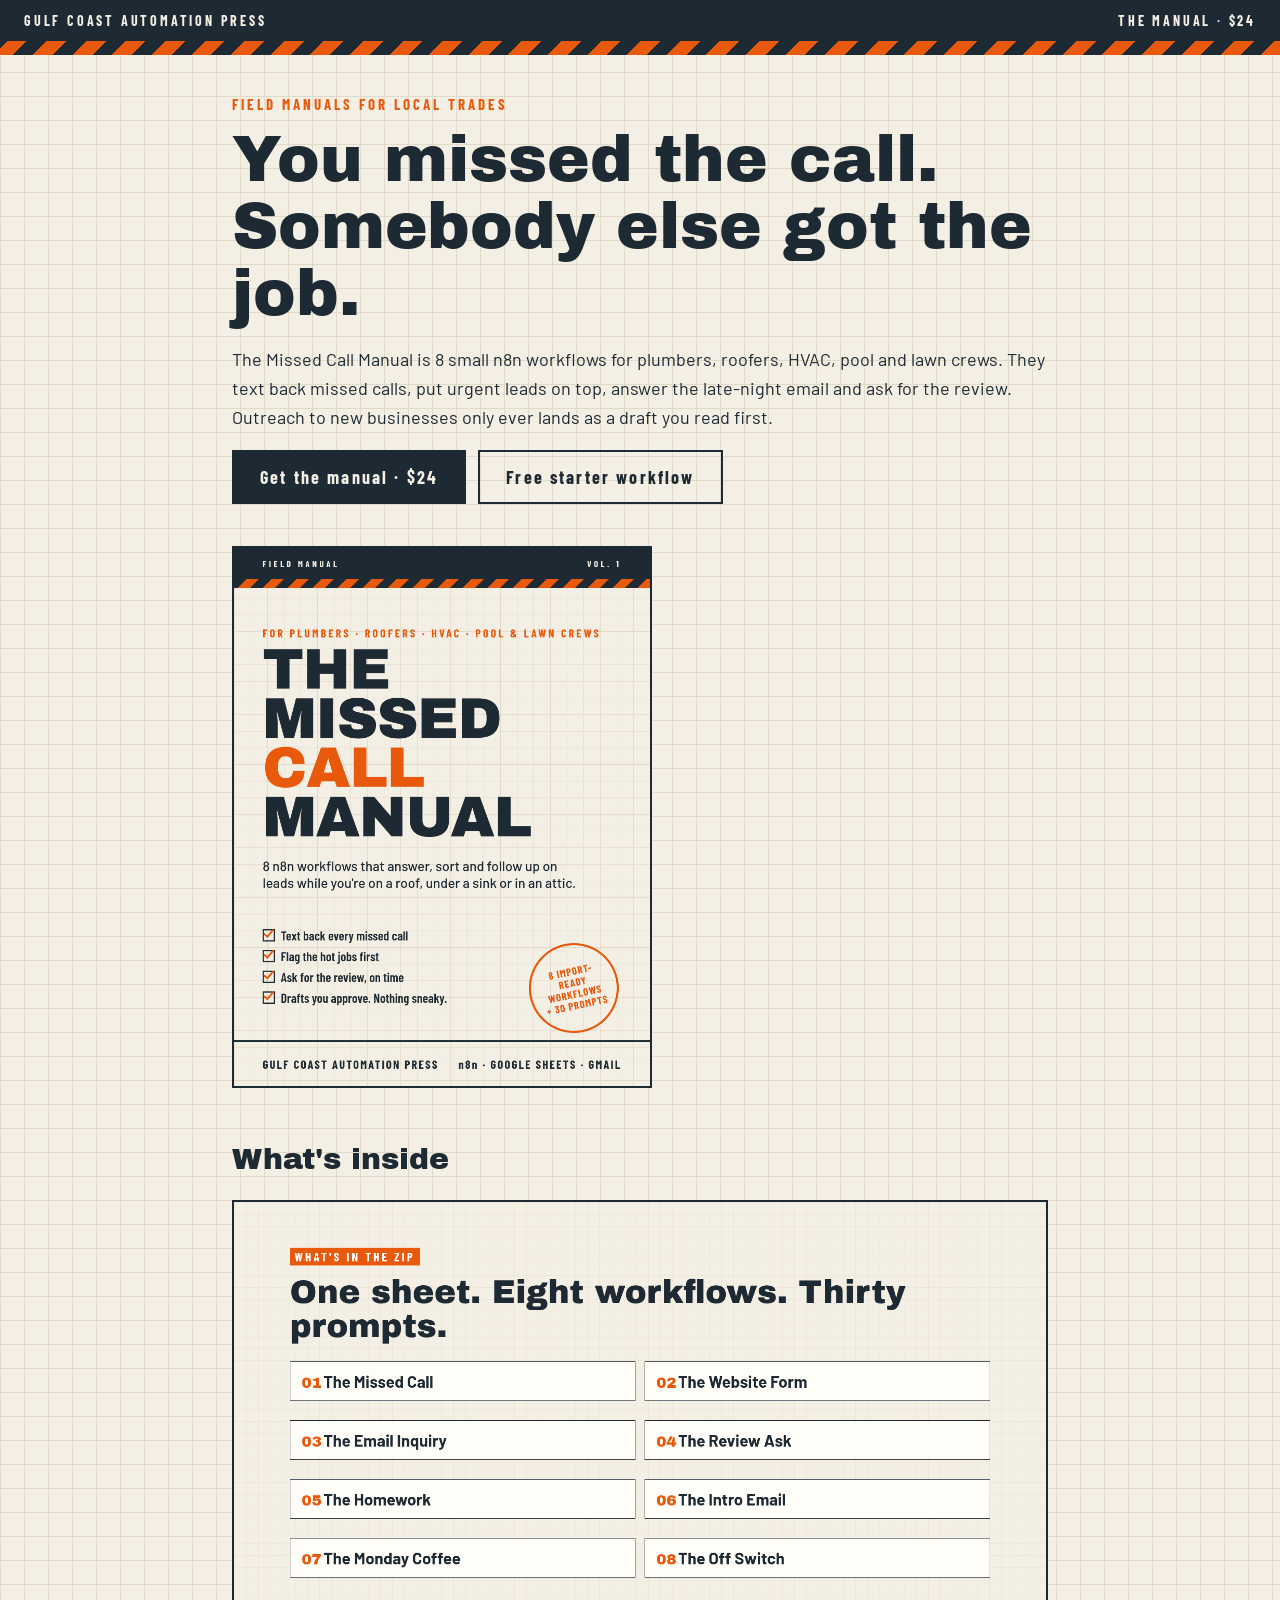
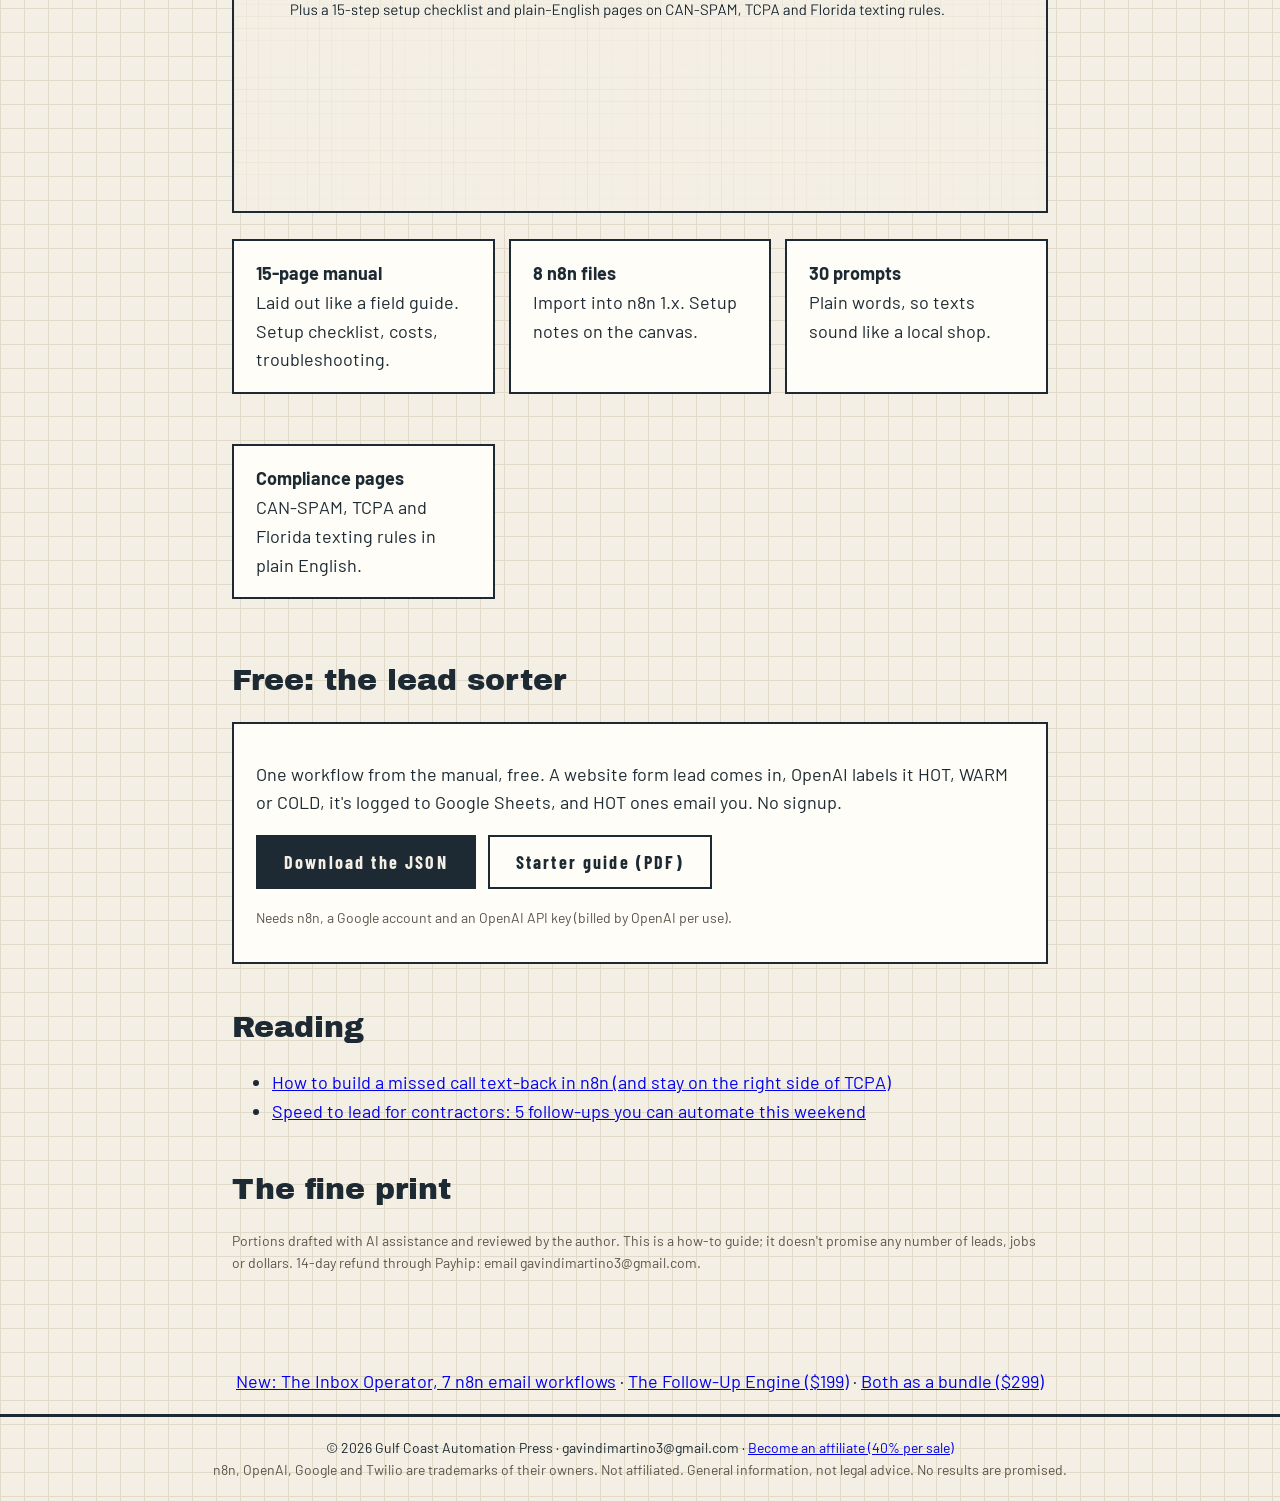
==== index.html @ ab1b401a "Follow-Up Engine + bundle links" ====
<!doctype html><html lang=en><head><meta charset=utf-8><meta name=viewport content="width=device-width,initial-scale=1"><title>The Missed Call Manual: n8n workflows for local trades</title><meta name=description content="8 importable n8n workflows that text back missed calls, sort urgent leads, ask for reviews and send nothing without your OK. Plus a free starter workflow."><meta property=og:title content="The Missed Call Manual: n8n workflows for local trades"><meta property=og:description content="8 importable n8n workflows that text back missed calls, sort urgent leads, ask for reviews and send nothing without your OK. Plus a free starter workflow."><meta property=og:image content="cover.png"><link rel=stylesheet href="style.css"></head><body><nav><a href="index.html">GULF COAST AUTOMATION PRESS</a><a href="https://payhip.com/b/NRvOV">THE MANUAL · $24</a></nav><div class=stripe></div><main>
<div class=k>Field manuals for local trades</div><h1>You missed the call. Somebody else got the job.</h1>
<p>The Missed Call Manual is 8 small n8n workflows for plumbers, roofers, HVAC, pool and lawn crews. They text back missed calls, put urgent leads on top, answer the late-night email and ask for the review. Outreach to new businesses only ever lands as a draft you read first.</p>
<p><a class=btn href="https://payhip.com/b/NRvOV">Get the manual · $24</a> &nbsp; <a class="btn alt" href="#free">Free starter workflow</a></p>
<img src=cover.png alt="The Missed Call Manual cover" style="max-width:420px;margin-top:24px">
<h2>What's inside</h2><img src=inside.png alt="The 8 workflows">
<div class=grid><div class=card><b>15-page manual</b><br>Laid out like a field guide. Setup checklist, costs, troubleshooting.</div><div class=card><b>8 n8n files</b><br>Import into n8n 1.x. Setup notes on the canvas.</div><div class=card><b>30 prompts</b><br>Plain words, so texts sound like a local shop.</div><div class=card><b>Compliance pages</b><br>CAN-SPAM, TCPA and Florida texting rules in plain English.</div></div>
<h2 id=free>Free: the lead sorter</h2><div class=card><p>One workflow from the manual, free. A website form lead comes in, OpenAI labels it HOT, WARM or COLD, it's logged to Google Sheets, and HOT ones email you. No signup.</p><p><a class=btn href="sort-website-leads-by-urgency.json" download>Download the JSON</a> &nbsp; <a class="btn alt" href="missed-call-starter.pdf">Starter guide (PDF)</a></p><p class=small>Needs n8n, a Google account and an OpenAI API key (billed by OpenAI per use).</p></div>
<h2>Reading</h2><ul><li><a href="articles/missed-call-text-back-n8n.html">How to build a missed call text-back in n8n (and stay on the right side of TCPA)</a></li><li><a href="articles/lead-follow-up-for-contractors.html">Speed to lead for contractors: 5 follow-ups you can automate this weekend</a></li></ul>
<h2>The fine print</h2><p class=small>Portions drafted with AI assistance and reviewed by the author. This is a how-to guide; it doesn't promise any number of leads, jobs or dollars. 14-day refund through Payhip: email gavindimartino3@gmail.com.</p></main><p style="text-align:center"><a href="/inbox-operator/">New: The Inbox Operator, 7 n8n email workflows</a> · <a href="https://payhip.com/b/Wb8st">The Follow-Up Engine ($199)</a> · <a href="https://payhip.com/b/rR5uE">Both as a bundle ($299)</a></p><footer>© 2026 Gulf Coast Automation Press · gavindimartino3@gmail.com · <a href="https://payhip.com/auth/register/af6ae660e6de88c">Become an affiliate (40% per sale)</a><br><span class=small>n8n, OpenAI, Google and Twilio are trademarks of their owners. Not affiliated. General information, not legal advice. No results are promised.</span></footer></body></html>
---- style.css ----
@import url('https://fonts.googleapis.com/css2?family=Archivo+Black&family=Barlow:wght@400;600&family=Barlow+Condensed:wght@600;700&display=swap');
:root{--paper:#F4EFE4;--grid:#E2DAC8;--ink:#1D2A33;--orange:#E8590C;--card:#FFFDF7}
*{box-sizing:border-box}body{margin:0;background:var(--paper);background-image:linear-gradient(var(--grid) 1px,transparent 1px),linear-gradient(90deg,var(--grid) 1px,transparent 1px);background-size:24px 24px;color:var(--ink);font:18px/1.6 Barlow,system-ui,sans-serif}
.stripe{height:14px;background:repeating-linear-gradient(-45deg,var(--orange) 0 14px,var(--ink) 14px 28px)}
nav{background:var(--ink);color:var(--paper);font:700 14px 'Barlow Condensed';letter-spacing:.2em;padding:12px 24px;display:flex;justify-content:space-between}nav a{color:var(--paper);text-decoration:none}
main{max-width:860px;margin:0 auto;padding:40px 22px 60px}
h1,h2{font-family:'Archivo Black',sans-serif;font-weight:400;line-height:1.05}h1{font-size:clamp(36px,6vw,64px);margin:.2em 0}h2{font-size:30px;margin-top:1.6em}
.k{font:700 15px 'Barlow Condensed';letter-spacing:.2em;color:var(--orange);text-transform:uppercase}
.card{background:var(--card);border:2px solid var(--ink);padding:18px 22px;margin:18px 0}
.btn{display:inline-block;background:var(--ink);color:var(--paper);font:700 18px 'Barlow Condensed';letter-spacing:.12em;padding:14px 26px;text-decoration:none;border:2px solid var(--ink)}.btn:hover{background:var(--orange);border-color:var(--orange)}.btn.alt{background:transparent;color:var(--ink)}
img{max-width:100%;border:2px solid var(--ink)}code,pre{font-family:'Courier Prime',monospace;background:var(--card);border:1px dashed #b8ad95;padding:2px 5px}pre{padding:12px;white-space:pre-wrap}
.grid{display:grid;grid-template-columns:repeat(auto-fit,minmax(240px,1fr));gap:14px}.small{font-size:14px;color:#5b5449}
footer{border-top:3px solid var(--ink);padding:20px;text-align:center;font-size:14px}
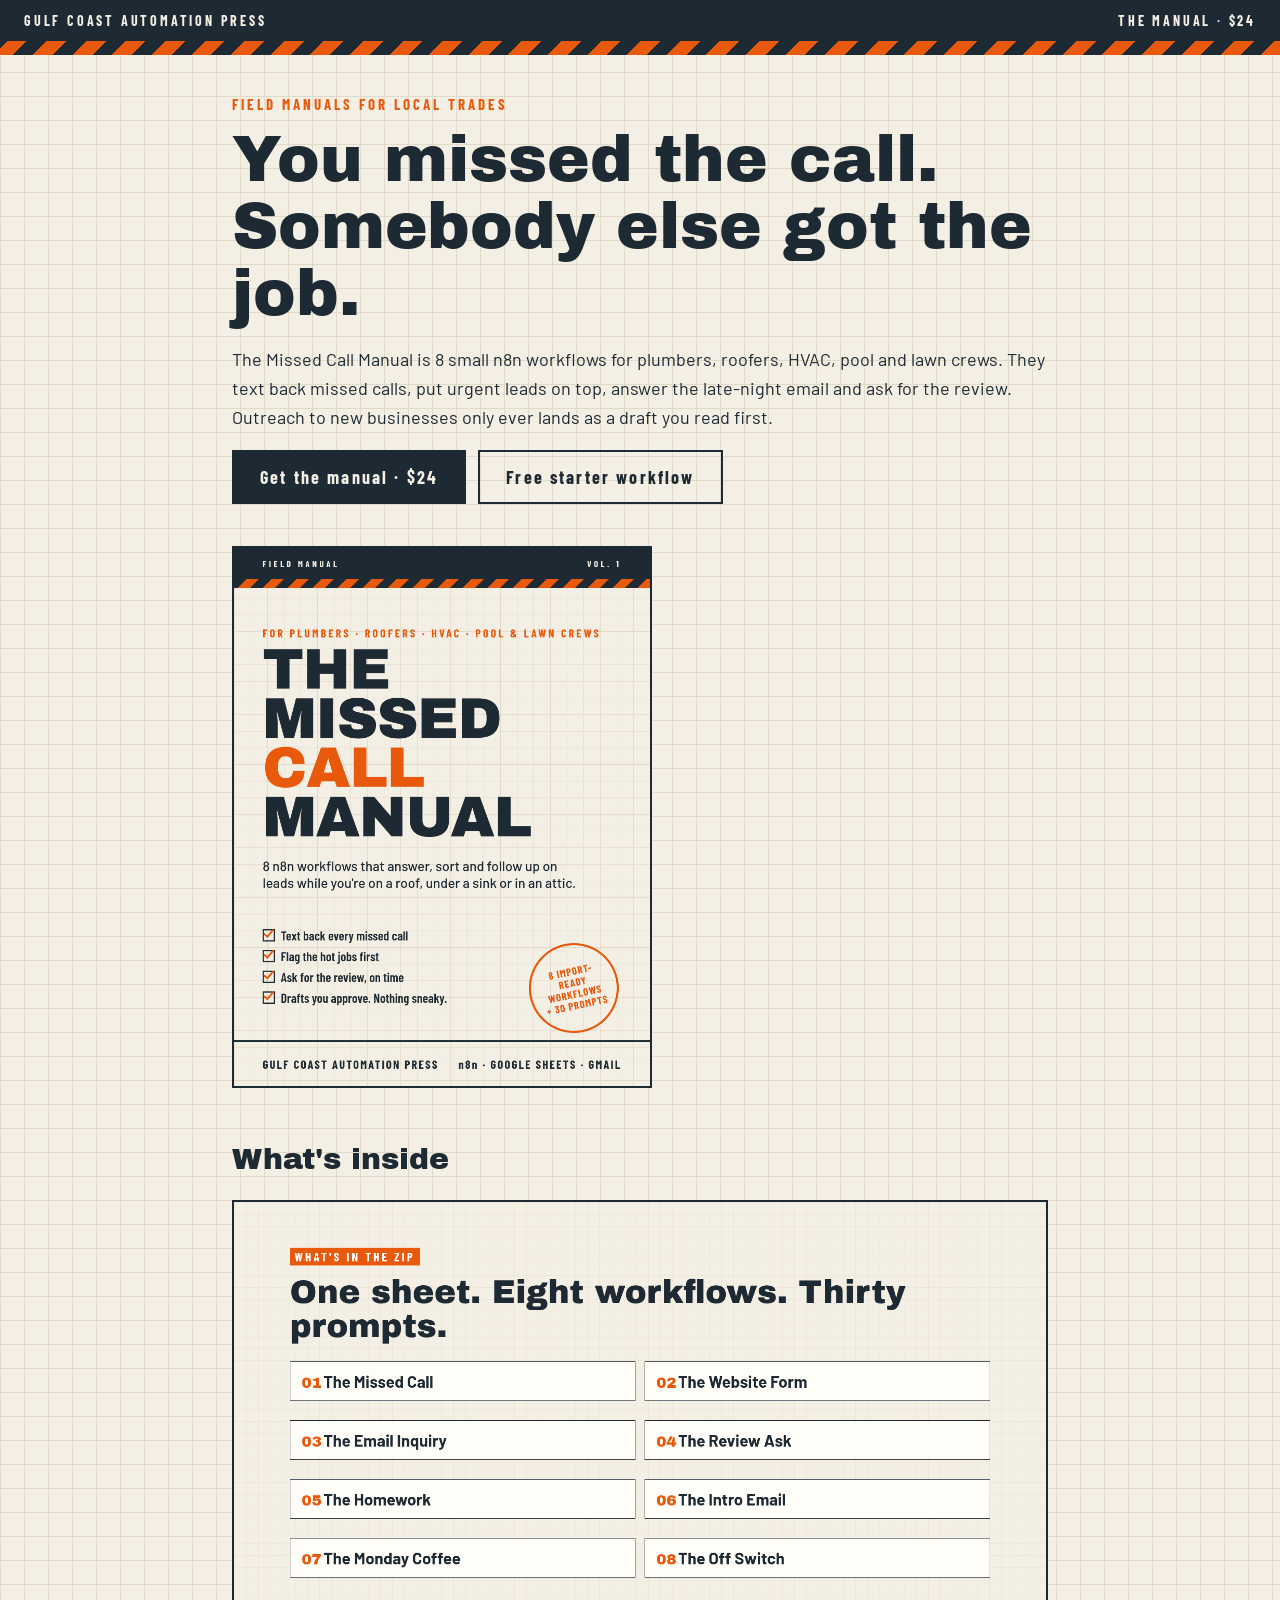
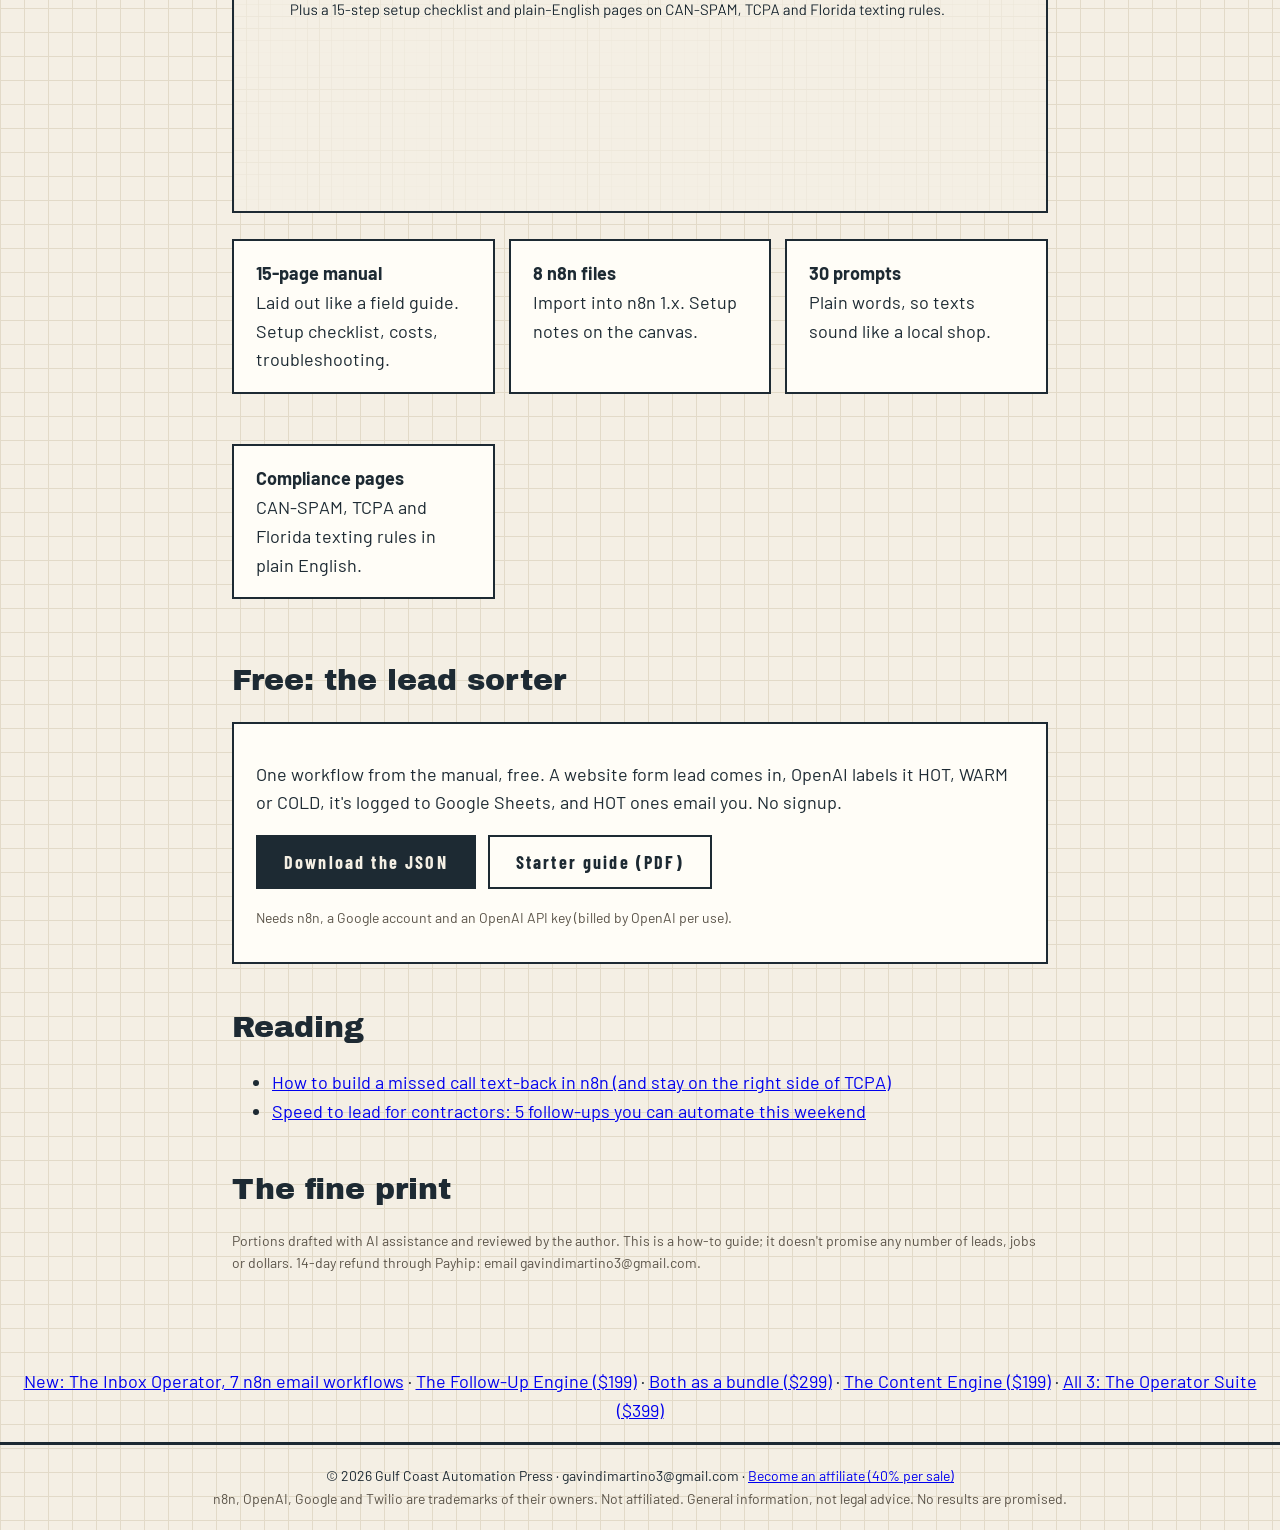
==== commit 52228678: "Content Engine + Suite" ====
--- a/index.html
+++ b/index.html
@@ -7,4 +7,4 @@
 <div class=grid><div class=card><b>15-page manual</b><br>Laid out like a field guide. Setup checklist, costs, troubleshooting.</div><div class=card><b>8 n8n files</b><br>Import into n8n 1.x. Setup notes on the canvas.</div><div class=card><b>30 prompts</b><br>Plain words, so texts sound like a local shop.</div><div class=card><b>Compliance pages</b><br>CAN-SPAM, TCPA and Florida texting rules in plain English.</div></div>
 <h2 id=free>Free: the lead sorter</h2><div class=card><p>One workflow from the manual, free. A website form lead comes in, OpenAI labels it HOT, WARM or COLD, it's logged to Google Sheets, and HOT ones email you. No signup.</p><p><a class=btn href="sort-website-leads-by-urgency.json" download>Download the JSON</a> &nbsp; <a class="btn alt" href="missed-call-starter.pdf">Starter guide (PDF)</a></p><p class=small>Needs n8n, a Google account and an OpenAI API key (billed by OpenAI per use).</p></div>
 <h2>Reading</h2><ul><li><a href="articles/missed-call-text-back-n8n.html">How to build a missed call text-back in n8n (and stay on the right side of TCPA)</a></li><li><a href="articles/lead-follow-up-for-contractors.html">Speed to lead for contractors: 5 follow-ups you can automate this weekend</a></li></ul>
-<h2>The fine print</h2><p class=small>Portions drafted with AI assistance and reviewed by the author. This is a how-to guide; it doesn't promise any number of leads, jobs or dollars. 14-day refund through Payhip: email gavindimartino3@gmail.com.</p></main><p style="text-align:center"><a href="/inbox-operator/">New: The Inbox Operator, 7 n8n email workflows</a> · <a href="https://payhip.com/b/Wb8st">The Follow-Up Engine ($199)</a> · <a href="https://payhip.com/b/rR5uE">Both as a bundle ($299)</a></p><footer>© 2026 Gulf Coast Automation Press · gavindimartino3@gmail.com · <a href="https://payhip.com/auth/register/af6ae660e6de88c">Become an affiliate (40% per sale)</a><br><span class=small>n8n, OpenAI, Google and Twilio are trademarks of their owners. Not affiliated. General information, not legal advice. No results are promised.</span></footer></body></html>+<h2>The fine print</h2><p class=small>Portions drafted with AI assistance and reviewed by the author. This is a how-to guide; it doesn't promise any number of leads, jobs or dollars. 14-day refund through Payhip: email gavindimartino3@gmail.com.</p></main><p style="text-align:center"><a href="/inbox-operator/">New: The Inbox Operator, 7 n8n email workflows</a> · <a href="https://payhip.com/b/Wb8st">The Follow-Up Engine ($199)</a> · <a href="https://payhip.com/b/rR5uE">Both as a bundle ($299)</a> · <a href="https://payhip.com/b/jBWVy">The Content Engine ($199)</a> · <a href="https://payhip.com/b/FG4vy">All 3: The Operator Suite ($399)</a></p><footer>© 2026 Gulf Coast Automation Press · gavindimartino3@gmail.com · <a href="https://payhip.com/auth/register/af6ae660e6de88c">Become an affiliate (40% per sale)</a><br><span class=small>n8n, OpenAI, Google and Twilio are trademarks of their owners. Not affiliated. General information, not legal advice. No results are promised.</span></footer></body></html>
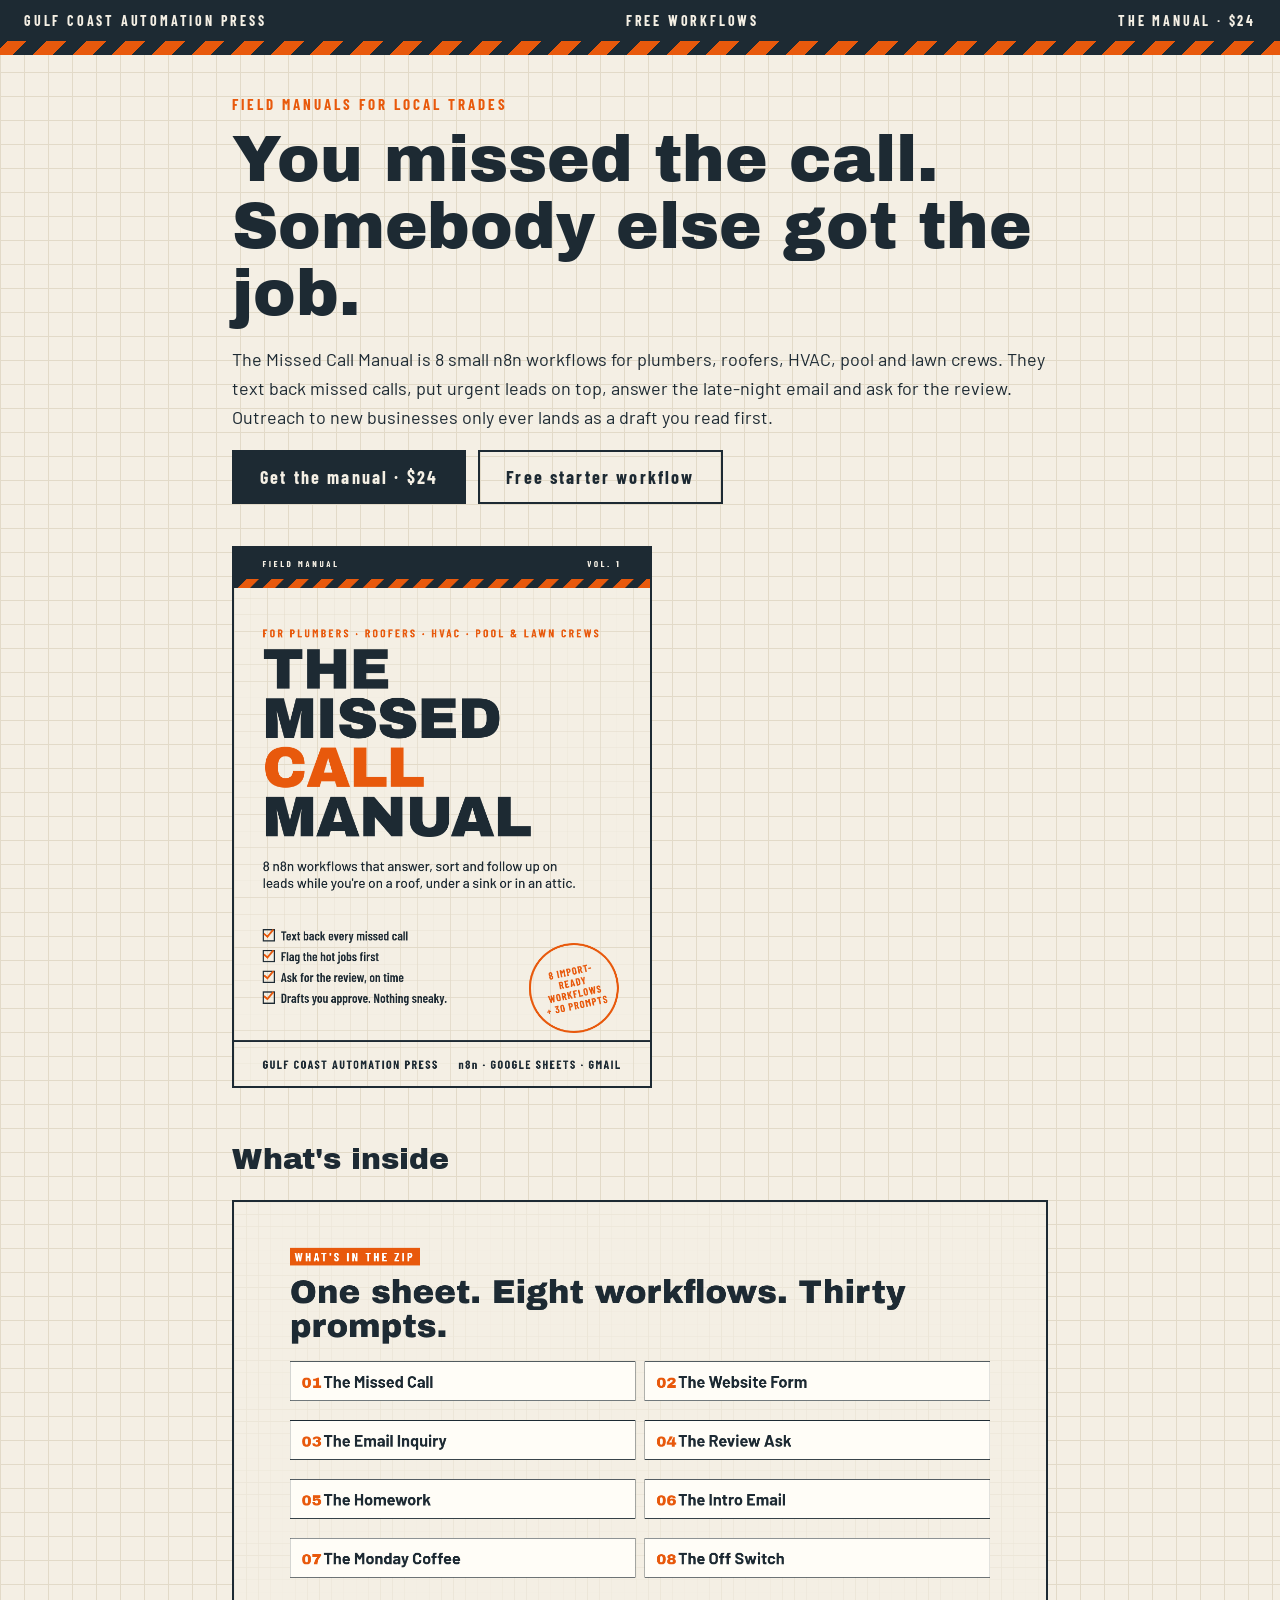
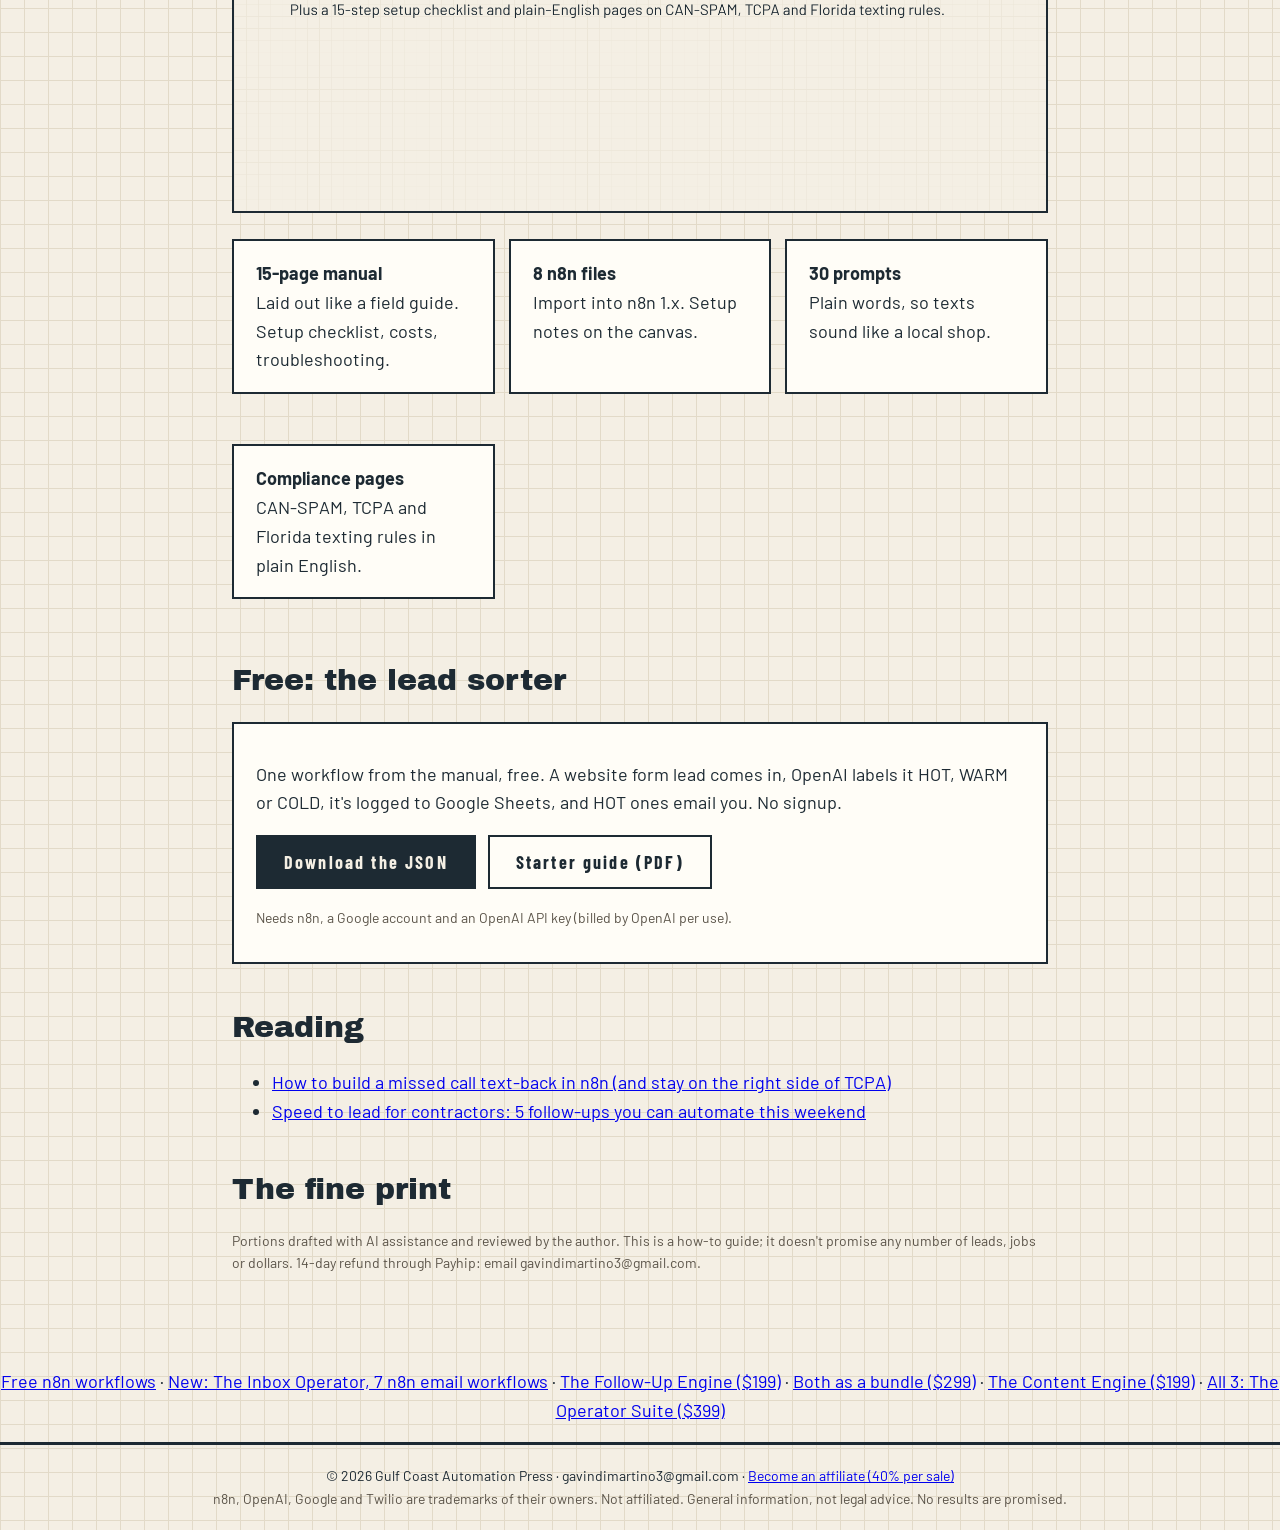
==== commit 9ab0b812: "Free sample workflows page" ====
--- a/index.html
+++ b/index.html
@@ -1,4 +1,4 @@
-<!doctype html><html lang=en><head><meta charset=utf-8><meta name=viewport content="width=device-width,initial-scale=1"><title>The Missed Call Manual: n8n workflows for local trades</title><meta name=description content="8 importable n8n workflows that text back missed calls, sort urgent leads, ask for reviews and send nothing without your OK. Plus a free starter workflow."><meta property=og:title content="The Missed Call Manual: n8n workflows for local trades"><meta property=og:description content="8 importable n8n workflows that text back missed calls, sort urgent leads, ask for reviews and send nothing without your OK. Plus a free starter workflow."><meta property=og:image content="cover.png"><link rel=stylesheet href="style.css"></head><body><nav><a href="index.html">GULF COAST AUTOMATION PRESS</a><a href="https://payhip.com/b/NRvOV">THE MANUAL · $24</a></nav><div class=stripe></div><main>
+<!doctype html><html lang=en><head><meta charset=utf-8><meta name=viewport content="width=device-width,initial-scale=1"><title>The Missed Call Manual: n8n workflows for local trades</title><meta name=description content="8 importable n8n workflows that text back missed calls, sort urgent leads, ask for reviews and send nothing without your OK. Plus a free starter workflow."><meta property=og:title content="The Missed Call Manual: n8n workflows for local trades"><meta property=og:description content="8 importable n8n workflows that text back missed calls, sort urgent leads, ask for reviews and send nothing without your OK. Plus a free starter workflow."><meta property=og:image content="cover.png"><link rel=stylesheet href="style.css"></head><body><nav><a href="index.html">GULF COAST AUTOMATION PRESS</a><a href="/free/">FREE WORKFLOWS</a><a href="https://payhip.com/b/NRvOV">THE MANUAL · $24</a></nav><div class=stripe></div><main>
 <div class=k>Field manuals for local trades</div><h1>You missed the call. Somebody else got the job.</h1>
 <p>The Missed Call Manual is 8 small n8n workflows for plumbers, roofers, HVAC, pool and lawn crews. They text back missed calls, put urgent leads on top, answer the late-night email and ask for the review. Outreach to new businesses only ever lands as a draft you read first.</p>
 <p><a class=btn href="https://payhip.com/b/NRvOV">Get the manual · $24</a> &nbsp; <a class="btn alt" href="#free">Free starter workflow</a></p>
@@ -7,4 +7,4 @@
 <div class=grid><div class=card><b>15-page manual</b><br>Laid out like a field guide. Setup checklist, costs, troubleshooting.</div><div class=card><b>8 n8n files</b><br>Import into n8n 1.x. Setup notes on the canvas.</div><div class=card><b>30 prompts</b><br>Plain words, so texts sound like a local shop.</div><div class=card><b>Compliance pages</b><br>CAN-SPAM, TCPA and Florida texting rules in plain English.</div></div>
 <h2 id=free>Free: the lead sorter</h2><div class=card><p>One workflow from the manual, free. A website form lead comes in, OpenAI labels it HOT, WARM or COLD, it's logged to Google Sheets, and HOT ones email you. No signup.</p><p><a class=btn href="sort-website-leads-by-urgency.json" download>Download the JSON</a> &nbsp; <a class="btn alt" href="missed-call-starter.pdf">Starter guide (PDF)</a></p><p class=small>Needs n8n, a Google account and an OpenAI API key (billed by OpenAI per use).</p></div>
 <h2>Reading</h2><ul><li><a href="articles/missed-call-text-back-n8n.html">How to build a missed call text-back in n8n (and stay on the right side of TCPA)</a></li><li><a href="articles/lead-follow-up-for-contractors.html">Speed to lead for contractors: 5 follow-ups you can automate this weekend</a></li></ul>
-<h2>The fine print</h2><p class=small>Portions drafted with AI assistance and reviewed by the author. This is a how-to guide; it doesn't promise any number of leads, jobs or dollars. 14-day refund through Payhip: email gavindimartino3@gmail.com.</p></main><p style="text-align:center"><a href="/inbox-operator/">New: The Inbox Operator, 7 n8n email workflows</a> · <a href="https://payhip.com/b/Wb8st">The Follow-Up Engine ($199)</a> · <a href="https://payhip.com/b/rR5uE">Both as a bundle ($299)</a> · <a href="https://payhip.com/b/jBWVy">The Content Engine ($199)</a> · <a href="https://payhip.com/b/FG4vy">All 3: The Operator Suite ($399)</a></p><footer>© 2026 Gulf Coast Automation Press · gavindimartino3@gmail.com · <a href="https://payhip.com/auth/register/af6ae660e6de88c">Become an affiliate (40% per sale)</a><br><span class=small>n8n, OpenAI, Google and Twilio are trademarks of their owners. Not affiliated. General information, not legal advice. No results are promised.</span></footer></body></html>+<h2>The fine print</h2><p class=small>Portions drafted with AI assistance and reviewed by the author. This is a how-to guide; it doesn't promise any number of leads, jobs or dollars. 14-day refund through Payhip: email gavindimartino3@gmail.com.</p></main><p style="text-align:center"><a href="/free/">Free n8n workflows</a> · <a href="/inbox-operator/">New: The Inbox Operator, 7 n8n email workflows</a> · <a href="https://payhip.com/b/Wb8st">The Follow-Up Engine ($199)</a> · <a href="https://payhip.com/b/rR5uE">Both as a bundle ($299)</a> · <a href="https://payhip.com/b/jBWVy">The Content Engine ($199)</a> · <a href="https://payhip.com/b/FG4vy">All 3: The Operator Suite ($399)</a></p><footer>© 2026 Gulf Coast Automation Press · gavindimartino3@gmail.com · <a href="https://payhip.com/auth/register/af6ae660e6de88c">Become an affiliate (40% per sale)</a><br><span class=small>n8n, OpenAI, Google and Twilio are trademarks of their owners. Not affiliated. General information, not legal advice. No results are promised.</span></footer></body></html>
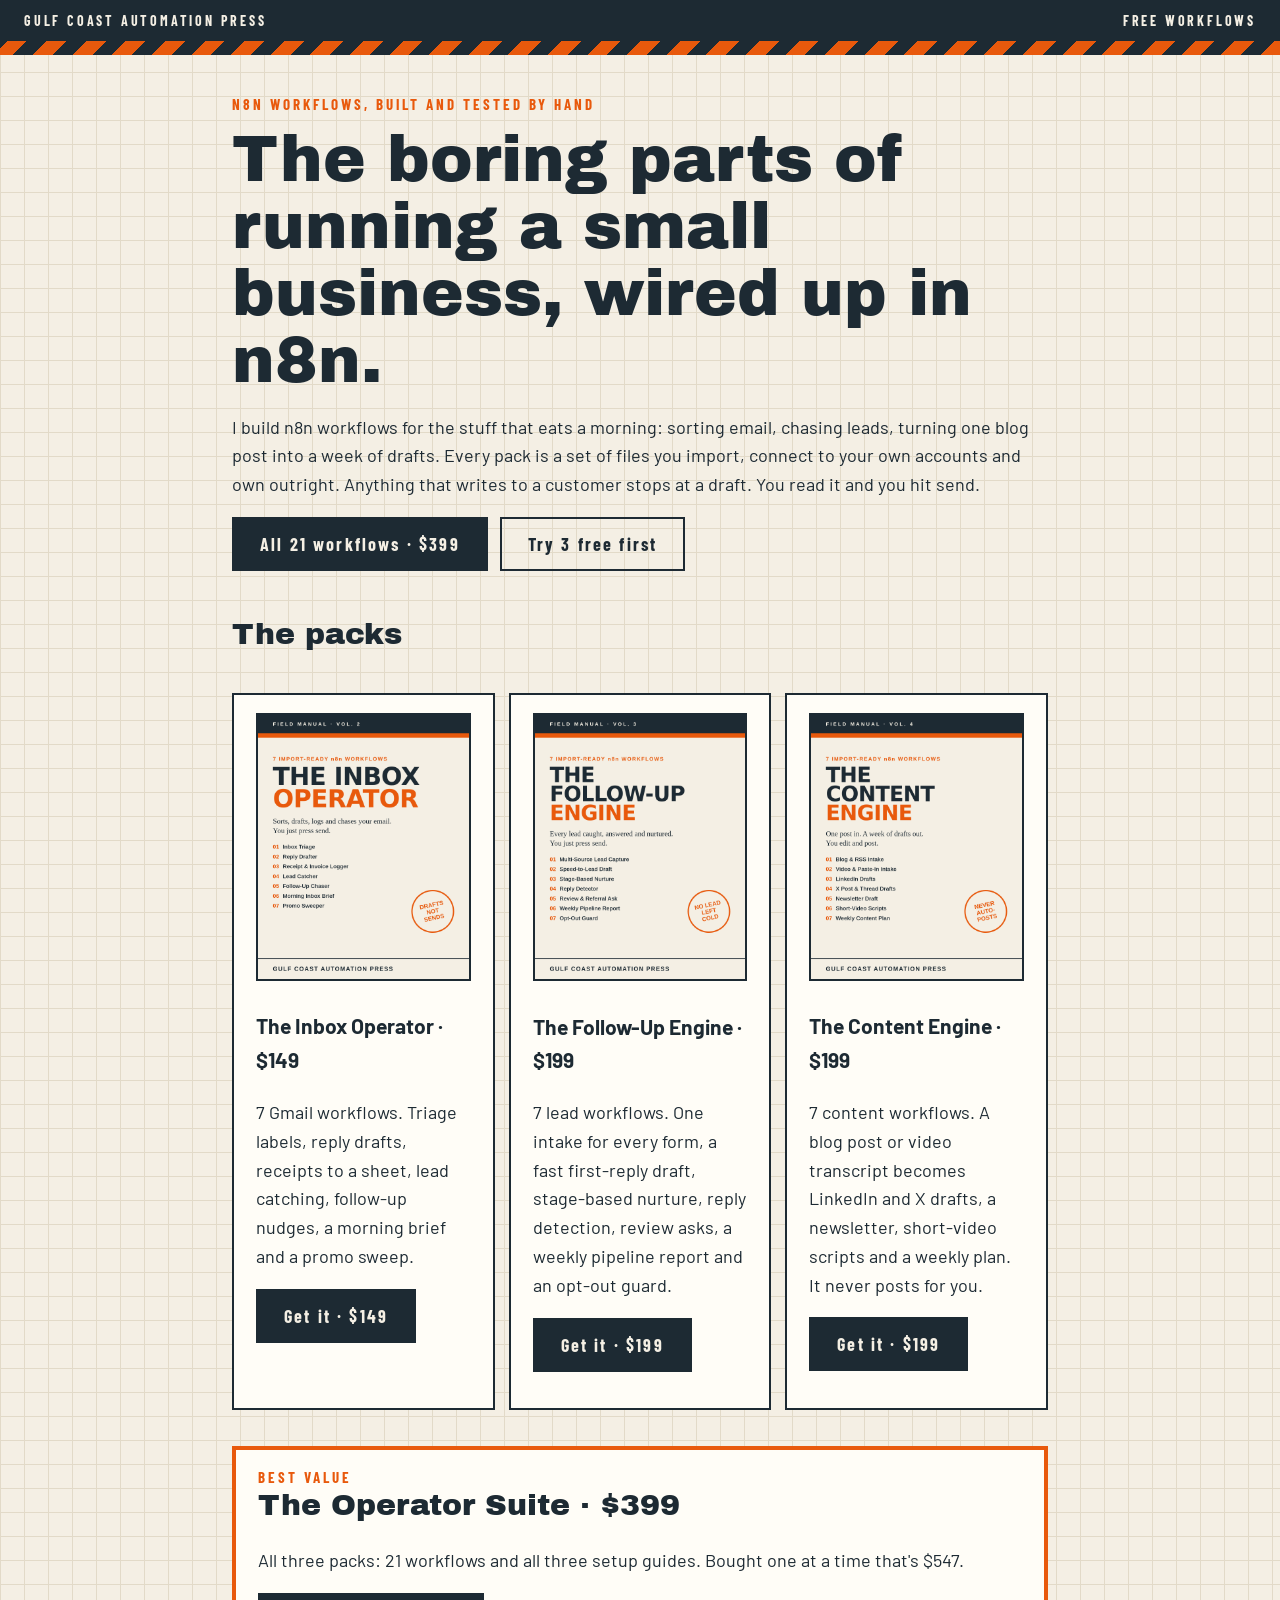
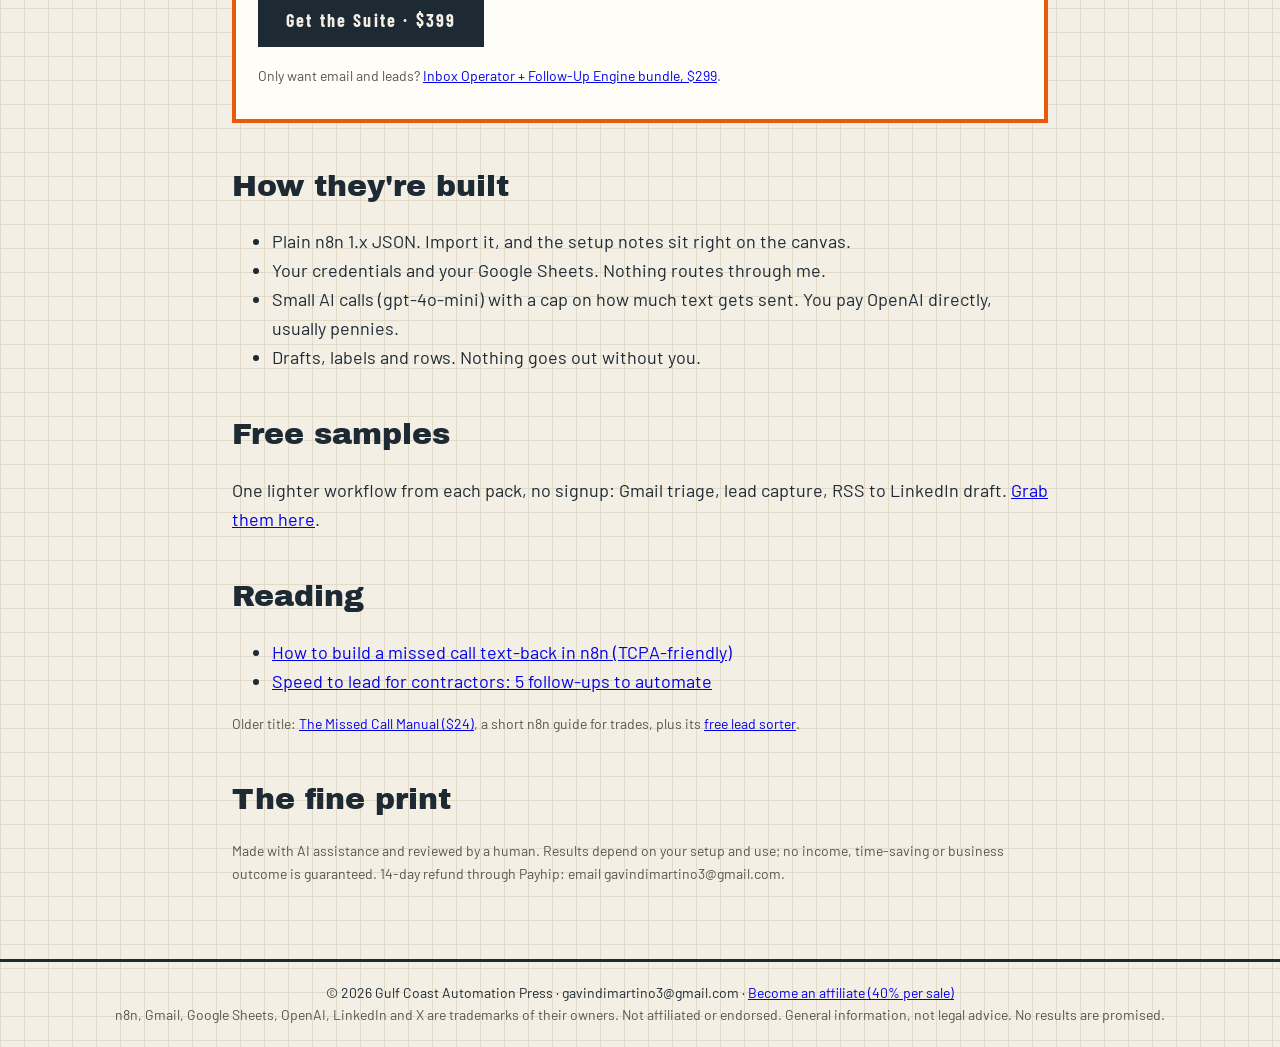
==== commit 3a47618a: "Home page leads with the n8n packs" ====
--- a/index.html
+++ b/index.html
@@ -1,10 +1,15 @@
-<!doctype html><html lang=en><head><meta charset=utf-8><meta name=viewport content="width=device-width,initial-scale=1"><title>The Missed Call Manual: n8n workflows for local trades</title><meta name=description content="8 importable n8n workflows that text back missed calls, sort urgent leads, ask for reviews and send nothing without your OK. Plus a free starter workflow."><meta property=og:title content="The Missed Call Manual: n8n workflows for local trades"><meta property=og:description content="8 importable n8n workflows that text back missed calls, sort urgent leads, ask for reviews and send nothing without your OK. Plus a free starter workflow."><meta property=og:image content="cover.png"><link rel=stylesheet href="style.css"></head><body><nav><a href="index.html">GULF COAST AUTOMATION PRESS</a><a href="/free/">FREE WORKFLOWS</a><a href="https://payhip.com/b/NRvOV">THE MANUAL · $24</a></nav><div class=stripe></div><main>
-<div class=k>Field manuals for local trades</div><h1>You missed the call. Somebody else got the job.</h1>
-<p>The Missed Call Manual is 8 small n8n workflows for plumbers, roofers, HVAC, pool and lawn crews. They text back missed calls, put urgent leads on top, answer the late-night email and ask for the review. Outreach to new businesses only ever lands as a draft you read first.</p>
-<p><a class=btn href="https://payhip.com/b/NRvOV">Get the manual · $24</a> &nbsp; <a class="btn alt" href="#free">Free starter workflow</a></p>
-<img src=cover.png alt="The Missed Call Manual cover" style="max-width:420px;margin-top:24px">
-<h2>What's inside</h2><img src=inside.png alt="The 8 workflows">
-<div class=grid><div class=card><b>15-page manual</b><br>Laid out like a field guide. Setup checklist, costs, troubleshooting.</div><div class=card><b>8 n8n files</b><br>Import into n8n 1.x. Setup notes on the canvas.</div><div class=card><b>30 prompts</b><br>Plain words, so texts sound like a local shop.</div><div class=card><b>Compliance pages</b><br>CAN-SPAM, TCPA and Florida texting rules in plain English.</div></div>
-<h2 id=free>Free: the lead sorter</h2><div class=card><p>One workflow from the manual, free. A website form lead comes in, OpenAI labels it HOT, WARM or COLD, it's logged to Google Sheets, and HOT ones email you. No signup.</p><p><a class=btn href="sort-website-leads-by-urgency.json" download>Download the JSON</a> &nbsp; <a class="btn alt" href="missed-call-starter.pdf">Starter guide (PDF)</a></p><p class=small>Needs n8n, a Google account and an OpenAI API key (billed by OpenAI per use).</p></div>
-<h2>Reading</h2><ul><li><a href="articles/missed-call-text-back-n8n.html">How to build a missed call text-back in n8n (and stay on the right side of TCPA)</a></li><li><a href="articles/lead-follow-up-for-contractors.html">Speed to lead for contractors: 5 follow-ups you can automate this weekend</a></li></ul>
-<h2>The fine print</h2><p class=small>Portions drafted with AI assistance and reviewed by the author. This is a how-to guide; it doesn't promise any number of leads, jobs or dollars. 14-day refund through Payhip: email gavindimartino3@gmail.com.</p></main><p style="text-align:center"><a href="/free/">Free n8n workflows</a> · <a href="/inbox-operator/">New: The Inbox Operator, 7 n8n email workflows</a> · <a href="https://payhip.com/b/Wb8st">The Follow-Up Engine ($199)</a> · <a href="https://payhip.com/b/rR5uE">Both as a bundle ($299)</a> · <a href="https://payhip.com/b/jBWVy">The Content Engine ($199)</a> · <a href="https://payhip.com/b/FG4vy">All 3: The Operator Suite ($399)</a></p><footer>© 2026 Gulf Coast Automation Press · gavindimartino3@gmail.com · <a href="https://payhip.com/auth/register/af6ae660e6de88c">Become an affiliate (40% per sale)</a><br><span class=small>n8n, OpenAI, Google and Twilio are trademarks of their owners. Not affiliated. General information, not legal advice. No results are promised.</span></footer></body></html>+<!doctype html><html lang=en><head><meta charset=utf-8><meta name=viewport content="width=device-width,initial-scale=1"><title>n8n workflow packs for email, leads and content · Gulf Coast Automation Press</title><meta name=description content="Importable n8n workflow packs: The Inbox Operator, The Follow-Up Engine and The Content Engine. Drafts, not auto-sends. Three free samples."><meta property=og:title content="n8n workflow packs · Gulf Coast Automation Press"><meta property=og:image content="img/inbox-operator.png"><link rel=stylesheet href="style.css"></head><body><nav><a href="/">GULF COAST AUTOMATION PRESS</a><a href="/free/">FREE WORKFLOWS</a></nav><div class=stripe></div><main>
+<div class=k>n8n workflows, built and tested by hand</div><h1>The boring parts of running a small business, wired up in n8n.</h1>
+<p>I build n8n workflows for the stuff that eats a morning: sorting email, chasing leads, turning one blog post into a week of drafts. Every pack is a set of files you import, connect to your own accounts and own outright. Anything that writes to a customer stops at a draft. You read it and you hit send.</p>
+<p><a class=btn href="https://payhip.com/b/FG4vy">All 21 workflows · $399</a> &nbsp; <a class="btn alt" href="/free/">Try 3 free first</a></p>
+<h2>The packs</h2><div class=grid>
+<div class=card><a href="https://payhip.com/b/syg6m"><img src="img/inbox-operator.png" alt="The Inbox Operator cover"></a><h3>The Inbox Operator · $149</h3><p>7 Gmail workflows. Triage labels, reply drafts, receipts to a sheet, lead catching, follow-up nudges, a morning brief and a promo sweep.</p><p><a class=btn href="https://payhip.com/b/syg6m">Get it · $149</a></p></div>
+<div class=card><a href="https://payhip.com/b/Wb8st"><img src="img/follow-up-engine.png" alt="The Follow-Up Engine cover"></a><h3>The Follow-Up Engine · $199</h3><p>7 lead workflows. One intake for every form, a fast first-reply draft, stage-based nurture, reply detection, review asks, a weekly pipeline report and an opt-out guard.</p><p><a class=btn href="https://payhip.com/b/Wb8st">Get it · $199</a></p></div>
+<div class=card><a href="https://payhip.com/b/jBWVy"><img src="img/content-engine.png" alt="The Content Engine cover"></a><h3>The Content Engine · $199</h3><p>7 content workflows. A blog post or video transcript becomes LinkedIn and X drafts, a newsletter, short-video scripts and a weekly plan. It never posts for you.</p><p><a class=btn href="https://payhip.com/b/jBWVy">Get it · $199</a></p></div>
+</div>
+<div class=card style="border-width:4px;border-color:var(--orange)"><div class=k>Best value</div><h2 style="margin-top:4px">The Operator Suite · $399</h2><p>All three packs: 21 workflows and all three setup guides. Bought one at a time that's $547.</p><p><a class=btn href="https://payhip.com/b/FG4vy">Get the Suite · $399</a></p><p class=small>Only want email and leads? <a href="https://payhip.com/b/rR5uE">Inbox Operator + Follow-Up Engine bundle, $299</a>.</p></div>
+<h2>How they're built</h2><ul><li>Plain n8n 1.x JSON. Import it, and the setup notes sit right on the canvas.</li><li>Your credentials and your Google Sheets. Nothing routes through me.</li><li>Small AI calls (gpt-4o-mini) with a cap on how much text gets sent. You pay OpenAI directly, usually pennies.</li><li>Drafts, labels and rows. Nothing goes out without you.</li></ul>
+<h2>Free samples</h2><p>One lighter workflow from each pack, no signup: Gmail triage, lead capture, RSS to LinkedIn draft. <a href="/free/">Grab them here</a>.</p>
+<h2>Reading</h2><ul><li><a href="articles/missed-call-text-back-n8n.html">How to build a missed call text-back in n8n (TCPA-friendly)</a></li><li><a href="articles/lead-follow-up-for-contractors.html">Speed to lead for contractors: 5 follow-ups to automate</a></li></ul>
+<p class=small>Older title: <a href="https://payhip.com/b/NRvOV">The Missed Call Manual ($24)</a>, a short n8n guide for trades, plus its <a href="sort-website-leads-by-urgency.json" download>free lead sorter</a>.</p>
+<h2>The fine print</h2><p class=small>Made with AI assistance and reviewed by a human. Results depend on your setup and use; no income, time-saving or business outcome is guaranteed. 14-day refund through Payhip: email gavindimartino3@gmail.com.</p></main><footer>© 2026 Gulf Coast Automation Press · gavindimartino3@gmail.com · <a href="https://payhip.com/auth/register/af6ae660e6de88c">Become an affiliate (40% per sale)</a><br><span class=small>n8n, Gmail, Google Sheets, OpenAI, LinkedIn and X are trademarks of their owners. Not affiliated or endorsed. General information, not legal advice. No results are promised.</span></footer></body></html>
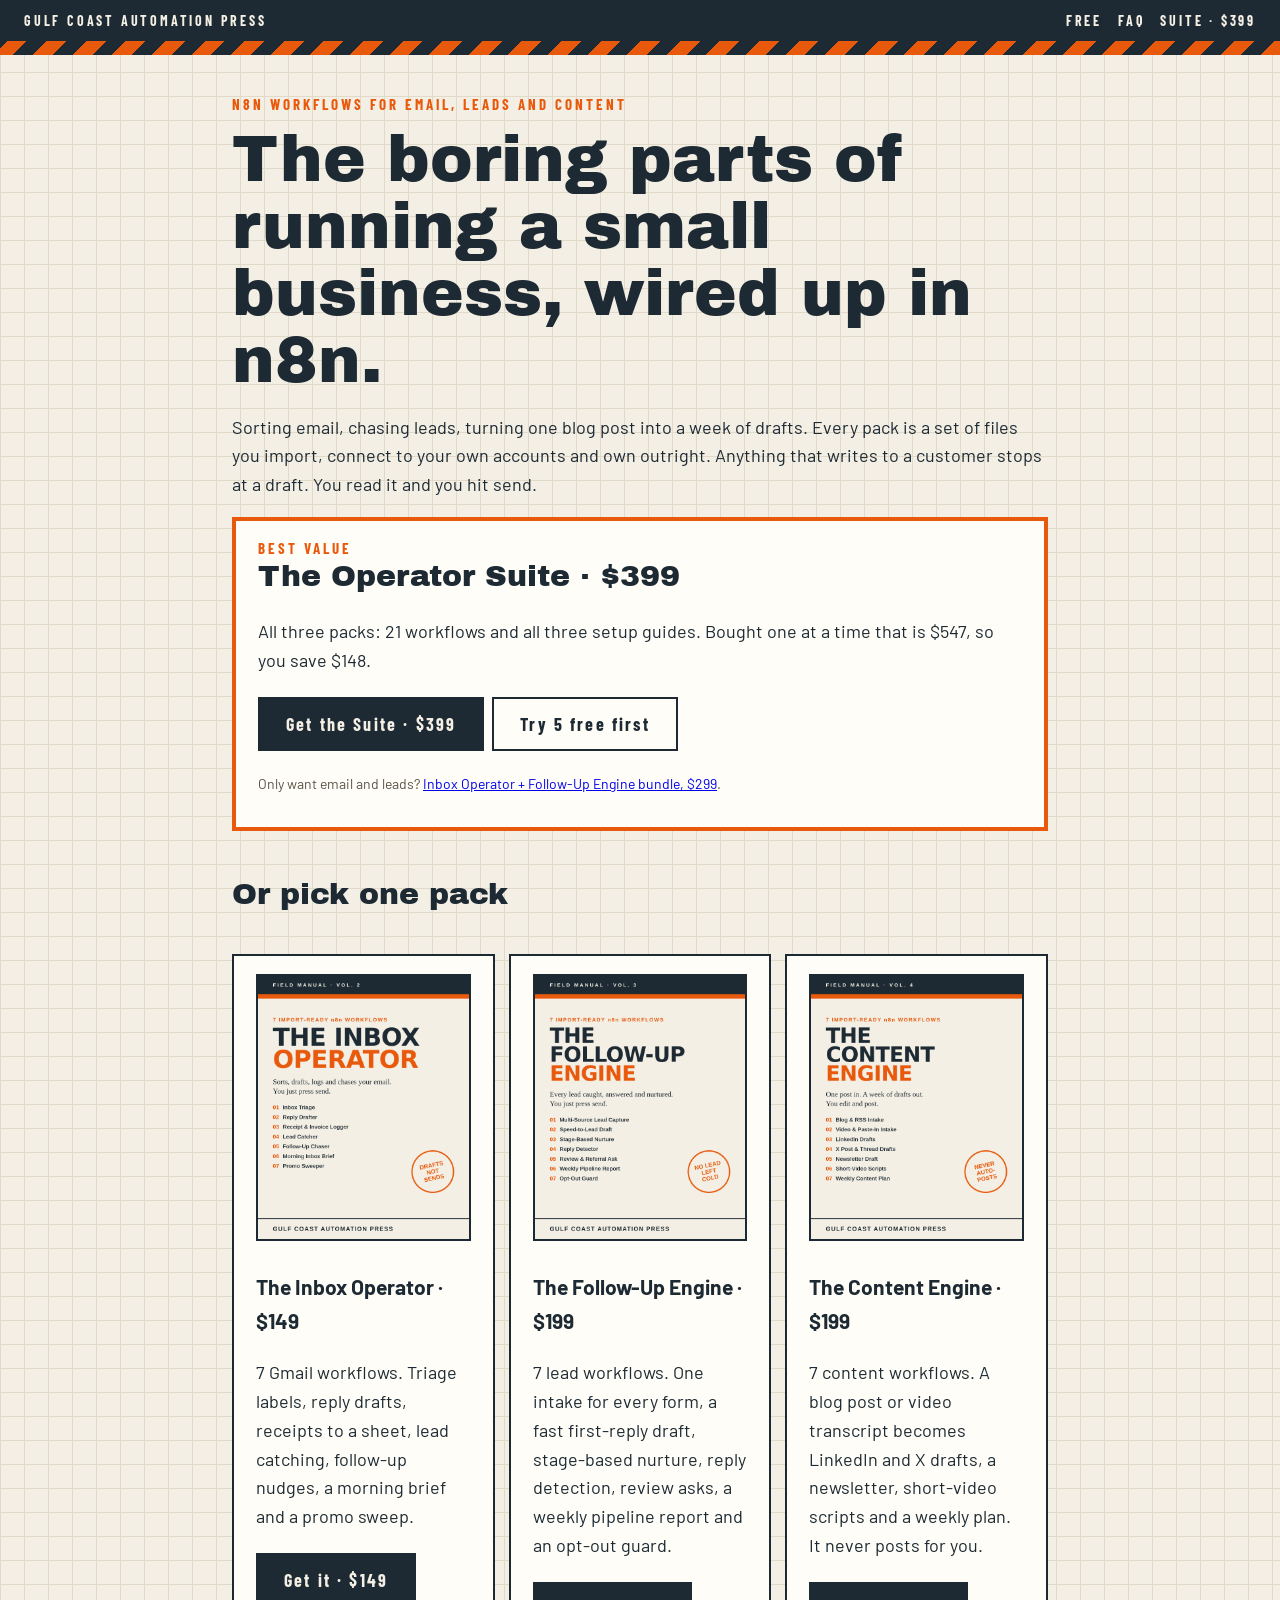
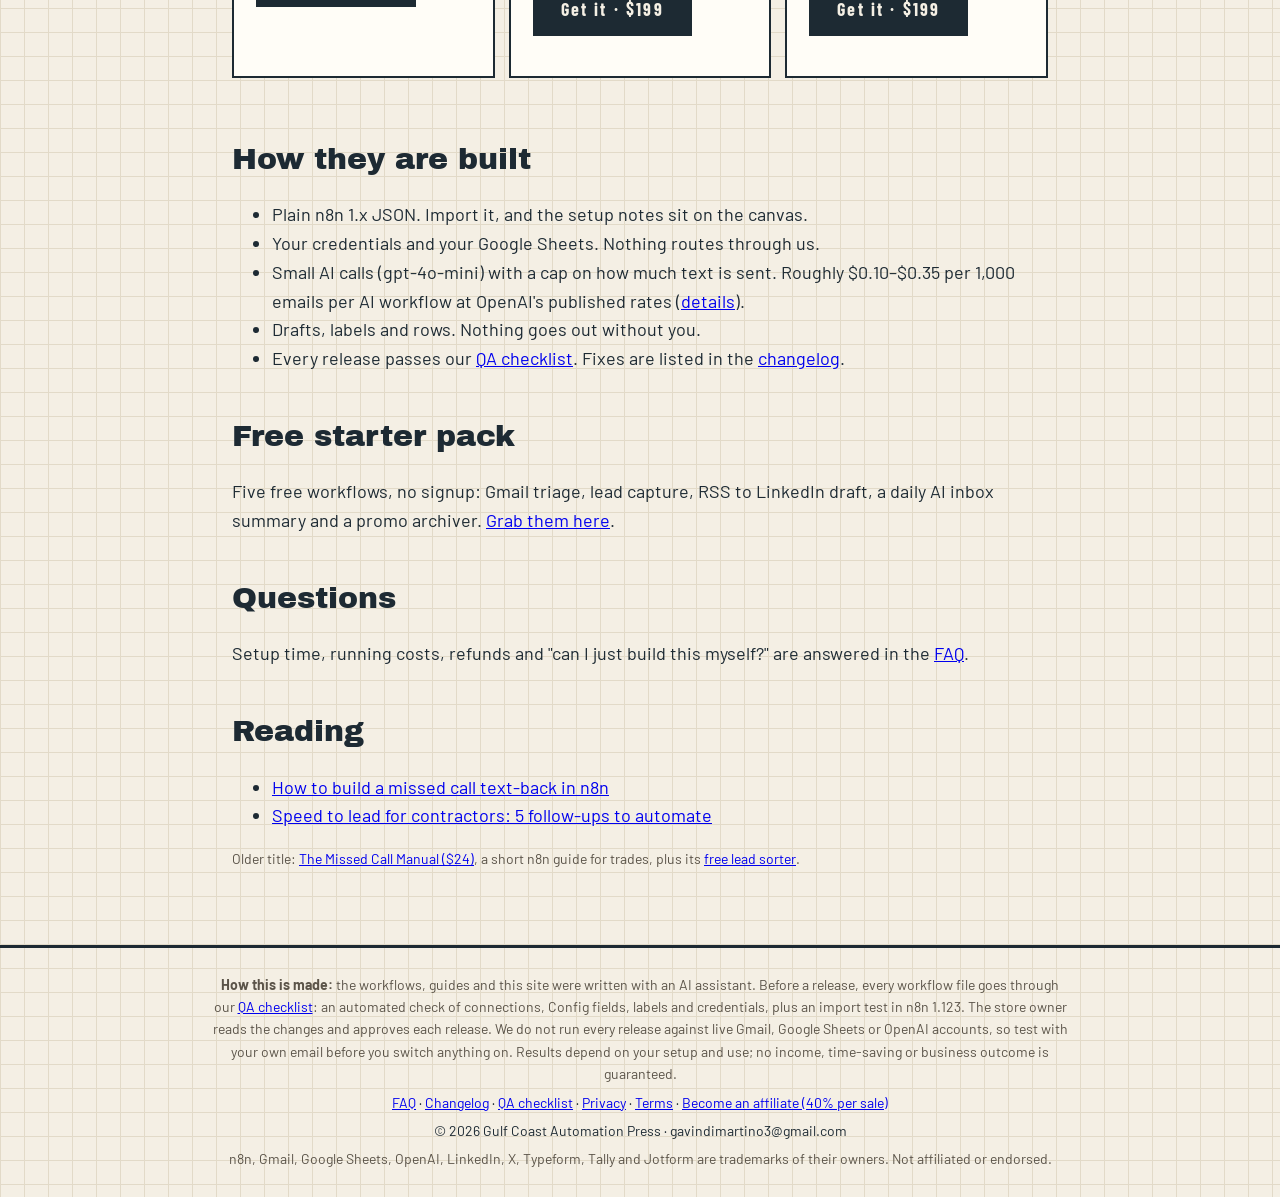
==== commit 09010129: "Review improvements: Suite-first home, 5-workflow free starter pack with free-vs-paid table, FAQ wit" ====
--- a/index.html
+++ b/index.html
@@ -1,15 +1 @@
-<!doctype html><html lang=en><head><meta charset=utf-8><meta name=viewport content="width=device-width,initial-scale=1"><title>n8n workflow packs for email, leads and content · Gulf Coast Automation Press</title><meta name=description content="Importable n8n workflow packs: The Inbox Operator, The Follow-Up Engine and The Content Engine. Drafts, not auto-sends. Three free samples."><meta property=og:title content="n8n workflow packs · Gulf Coast Automation Press"><meta property=og:image content="img/inbox-operator.png"><link rel=stylesheet href="style.css"></head><body><nav><a href="/">GULF COAST AUTOMATION PRESS</a><a href="/free/">FREE WORKFLOWS</a></nav><div class=stripe></div><main>
-<div class=k>n8n workflows, built and tested by hand</div><h1>The boring parts of running a small business, wired up in n8n.</h1>
-<p>I build n8n workflows for the stuff that eats a morning: sorting email, chasing leads, turning one blog post into a week of drafts. Every pack is a set of files you import, connect to your own accounts and own outright. Anything that writes to a customer stops at a draft. You read it and you hit send.</p>
-<p><a class=btn href="https://payhip.com/b/FG4vy">All 21 workflows · $399</a> &nbsp; <a class="btn alt" href="/free/">Try 3 free first</a></p>
-<h2>The packs</h2><div class=grid>
-<div class=card><a href="https://payhip.com/b/syg6m"><img src="img/inbox-operator.png" alt="The Inbox Operator cover"></a><h3>The Inbox Operator · $149</h3><p>7 Gmail workflows. Triage labels, reply drafts, receipts to a sheet, lead catching, follow-up nudges, a morning brief and a promo sweep.</p><p><a class=btn href="https://payhip.com/b/syg6m">Get it · $149</a></p></div>
-<div class=card><a href="https://payhip.com/b/Wb8st"><img src="img/follow-up-engine.png" alt="The Follow-Up Engine cover"></a><h3>The Follow-Up Engine · $199</h3><p>7 lead workflows. One intake for every form, a fast first-reply draft, stage-based nurture, reply detection, review asks, a weekly pipeline report and an opt-out guard.</p><p><a class=btn href="https://payhip.com/b/Wb8st">Get it · $199</a></p></div>
-<div class=card><a href="https://payhip.com/b/jBWVy"><img src="img/content-engine.png" alt="The Content Engine cover"></a><h3>The Content Engine · $199</h3><p>7 content workflows. A blog post or video transcript becomes LinkedIn and X drafts, a newsletter, short-video scripts and a weekly plan. It never posts for you.</p><p><a class=btn href="https://payhip.com/b/jBWVy">Get it · $199</a></p></div>
-</div>
-<div class=card style="border-width:4px;border-color:var(--orange)"><div class=k>Best value</div><h2 style="margin-top:4px">The Operator Suite · $399</h2><p>All three packs: 21 workflows and all three setup guides. Bought one at a time that's $547.</p><p><a class=btn href="https://payhip.com/b/FG4vy">Get the Suite · $399</a></p><p class=small>Only want email and leads? <a href="https://payhip.com/b/rR5uE">Inbox Operator + Follow-Up Engine bundle, $299</a>.</p></div>
-<h2>How they're built</h2><ul><li>Plain n8n 1.x JSON. Import it, and the setup notes sit right on the canvas.</li><li>Your credentials and your Google Sheets. Nothing routes through me.</li><li>Small AI calls (gpt-4o-mini) with a cap on how much text gets sent. You pay OpenAI directly, usually pennies.</li><li>Drafts, labels and rows. Nothing goes out without you.</li></ul>
-<h2>Free samples</h2><p>One lighter workflow from each pack, no signup: Gmail triage, lead capture, RSS to LinkedIn draft. <a href="/free/">Grab them here</a>.</p>
-<h2>Reading</h2><ul><li><a href="articles/missed-call-text-back-n8n.html">How to build a missed call text-back in n8n (TCPA-friendly)</a></li><li><a href="articles/lead-follow-up-for-contractors.html">Speed to lead for contractors: 5 follow-ups to automate</a></li></ul>
-<p class=small>Older title: <a href="https://payhip.com/b/NRvOV">The Missed Call Manual ($24)</a>, a short n8n guide for trades, plus its <a href="sort-website-leads-by-urgency.json" download>free lead sorter</a>.</p>
-<h2>The fine print</h2><p class=small>Made with AI assistance and reviewed by a human. Results depend on your setup and use; no income, time-saving or business outcome is guaranteed. 14-day refund through Payhip: email gavindimartino3@gmail.com.</p></main><footer>© 2026 Gulf Coast Automation Press · gavindimartino3@gmail.com · <a href="https://payhip.com/auth/register/af6ae660e6de88c">Become an affiliate (40% per sale)</a><br><span class=small>n8n, Gmail, Google Sheets, OpenAI, LinkedIn and X are trademarks of their owners. Not affiliated or endorsed. General information, not legal advice. No results are promised.</span></footer></body></html>+<!doctype html><html lang=en><head><meta charset=utf-8><meta name=viewport content="width=device-width,initial-scale=1"><title>n8n workflow packs for email, leads and content · Gulf Coast Automation Press</title><meta name=description content="Importable n8n workflow packs: The Operator Suite (21 workflows), The Inbox Operator, The Follow-Up Engine and The Content Engine. Drafts, not auto-sends. Five free workflows."><link rel=stylesheet href="/style.css"></head><body><nav><a href="/">GULF COAST AUTOMATION PRESS</a><span class=navr><a href="/free/">FREE</a><a href="/faq/">FAQ</a><a href="https://payhip.com/b/FG4vy">SUITE · $399</a></span></nav><div class=stripe></div><main><div class=k>n8n workflows for email, leads and content</div><h1>The boring parts of running a small business, wired up in n8n.</h1><p>Sorting email, chasing leads, turning one blog post into a week of drafts. Every pack is a set of files you import, connect to your own accounts and own outright. Anything that writes to a customer stops at a draft. You read it and you hit send.</p><div class="card best"><div class=k>Best value</div><h2 style="margin-top:4px">The Operator Suite · $399</h2><p>All three packs: 21 workflows and all three setup guides. Bought one at a time that is $547, so you save $148.</p><p><a class=btn href="https://payhip.com/b/FG4vy">Get the Suite · $399</a> <a class="btn alt" href="/free/">Try 5 free first</a></p><p class=small>Only want email and leads? <a href="https://payhip.com/b/rR5uE">Inbox Operator + Follow-Up Engine bundle, $299</a>.</p></div><h2>Or pick one pack</h2><div class=grid><div class=card><a href="https://payhip.com/b/syg6m"><img src="/img/inbox-operator.png" alt="The Inbox Operator cover"></a><h3>The Inbox Operator · $149</h3><p>7 Gmail workflows. Triage labels, reply drafts, receipts to a sheet, lead catching, follow-up nudges, a morning brief and a promo sweep.</p><p><a class=btn href="https://payhip.com/b/syg6m">Get it · $149</a></p></div><div class=card><a href="https://payhip.com/b/Wb8st"><img src="/img/follow-up-engine.png" alt="The Follow-Up Engine cover"></a><h3>The Follow-Up Engine · $199</h3><p>7 lead workflows. One intake for every form, a fast first-reply draft, stage-based nurture, reply detection, review asks, a weekly pipeline report and an opt-out guard.</p><p><a class=btn href="https://payhip.com/b/Wb8st">Get it · $199</a></p></div><div class=card><a href="https://payhip.com/b/jBWVy"><img src="/img/content-engine.png" alt="The Content Engine cover"></a><h3>The Content Engine · $199</h3><p>7 content workflows. A blog post or video transcript becomes LinkedIn and X drafts, a newsletter, short-video scripts and a weekly plan. It never posts for you.</p><p><a class=btn href="https://payhip.com/b/jBWVy">Get it · $199</a></p></div></div><h2>How they are built</h2><ul><li>Plain n8n 1.x JSON. Import it, and the setup notes sit on the canvas.</li><li>Your credentials and your Google Sheets. Nothing routes through us.</li><li>Small AI calls (gpt-4o-mini) with a cap on how much text is sent. Roughly $0.10–$0.35 per 1,000 emails per AI workflow at OpenAI's published rates (<a href="/faq/#cost">details</a>).</li><li>Drafts, labels and rows. Nothing goes out without you.</li><li>Every release passes our <a href="/qa/">QA checklist</a>. Fixes are listed in the <a href="/changelog/">changelog</a>.</li></ul><h2>Free starter pack</h2><p>Five free workflows, no signup: Gmail triage, lead capture, RSS to LinkedIn draft, a daily AI inbox summary and a promo archiver. <a href="/free/">Grab them here</a>.</p><h2>Questions</h2><p>Setup time, running costs, refunds and "can I just build this myself?" are answered in the <a href="/faq/">FAQ</a>.</p><h2>Reading</h2><ul><li><a href="/articles/missed-call-text-back-n8n.html">How to build a missed call text-back in n8n</a></li><li><a href="/articles/lead-follow-up-for-contractors.html">Speed to lead for contractors: 5 follow-ups to automate</a></li></ul><p class=small>Older title: <a href="https://payhip.com/b/NRvOV">The Missed Call Manual ($24)</a>, a short n8n guide for trades, plus its <a href="/sort-website-leads-by-urgency.json" download>free lead sorter</a>.</p></main><footer><p class=small><b>How this is made:</b> the workflows, guides and this site were written with an AI assistant. Before a release, every workflow file goes through our <a href="/qa/">QA checklist</a>: an automated check of connections, Config fields, labels and credentials, plus an import test in n8n 1.123. The store owner reads the changes and approves each release. We do not run every release against live Gmail, Google Sheets or OpenAI accounts, so test with your own email before you switch anything on. Results depend on your setup and use; no income, time-saving or business outcome is guaranteed.</p><p><a href="/faq/">FAQ</a> · <a href="/changelog/">Changelog</a> · <a href="/qa/">QA checklist</a> · <a href="/privacy/">Privacy</a> · <a href="/terms/">Terms</a> · <a href="https://payhip.com/auth/register/af6ae660e6de88c">Become an affiliate (40% per sale)</a></p><p>© 2026 Gulf Coast Automation Press · gavindimartino3@gmail.com</p><p class=small>n8n, Gmail, Google Sheets, OpenAI, LinkedIn, X, Typeform, Tally and Jotform are trademarks of their owners. Not affiliated or endorsed.</p></footer></body></html>
--- a/style.css
+++ b/style.css
@@ -11,3 +11,8 @@
 img{max-width:100%;border:2px solid var(--ink)}code,pre{font-family:'Courier Prime',monospace;background:var(--card);border:1px dashed #b8ad95;padding:2px 5px}pre{padding:12px;white-space:pre-wrap}
 .grid{display:grid;grid-template-columns:repeat(auto-fit,minmax(240px,1fr));gap:14px}.small{font-size:14px;color:#5b5449}
 footer{border-top:3px solid var(--ink);padding:20px;text-align:center;font-size:14px}
+nav{flex-wrap:wrap;gap:8px}.navr{display:flex;gap:16px;flex-wrap:wrap}
+.best{border-width:4px;border-color:var(--orange)}
+.tw{overflow-x:auto;-webkit-overflow-scrolling:touch}table{border-collapse:collapse;width:100%;min-width:520px;background:var(--card);font-size:16px}th,td{border:1px solid var(--ink);padding:8px 10px;text-align:left;vertical-align:top}th{background:var(--ink);color:var(--paper);font-family:'Barlow Condensed';letter-spacing:.06em}
+.btn{margin:4px 4px 4px 0}footer p{margin:6px auto;max-width:860px}
+@media (max-width:560px){body{font-size:17px}main{padding:28px 16px 48px}h2{font-size:24px}.btn{display:block;text-align:center;padding:12px 16px}nav{padding:10px 14px;font-size:13px;letter-spacing:.12em}.card{padding:14px 16px}}
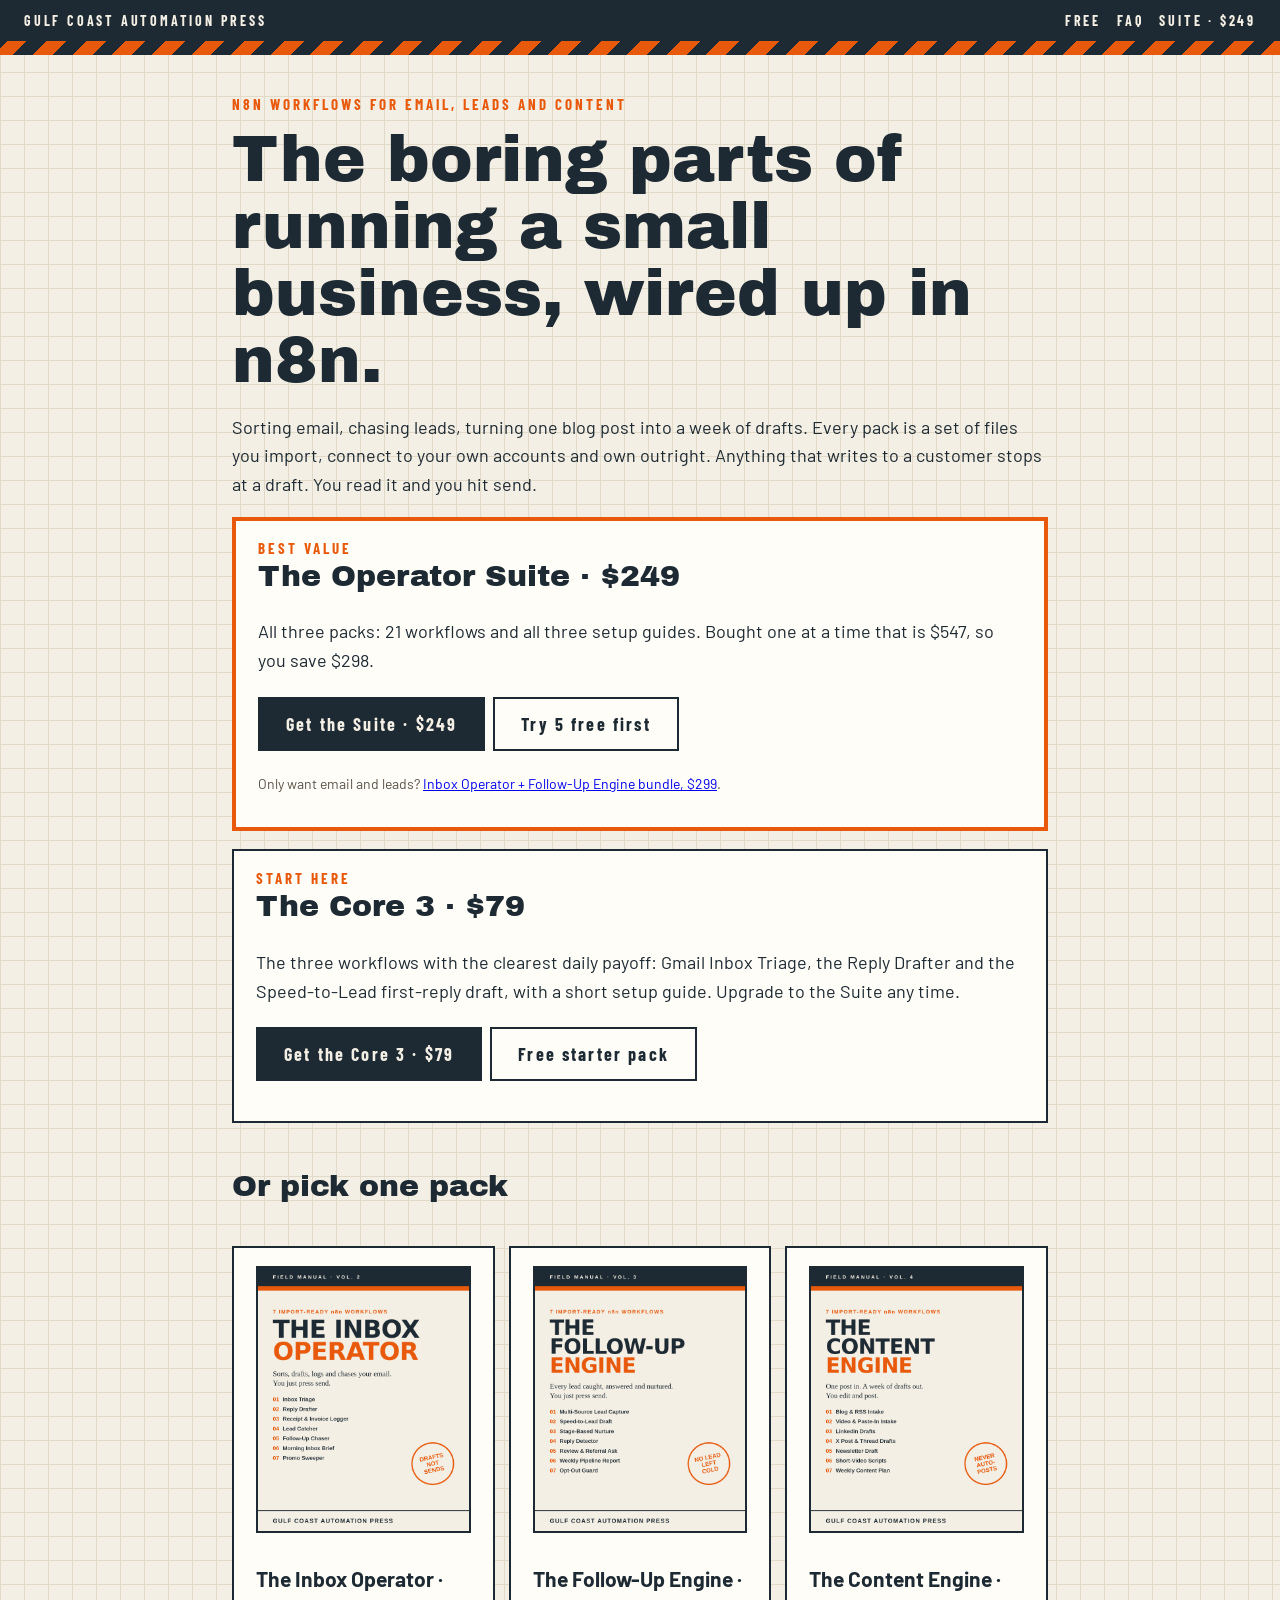
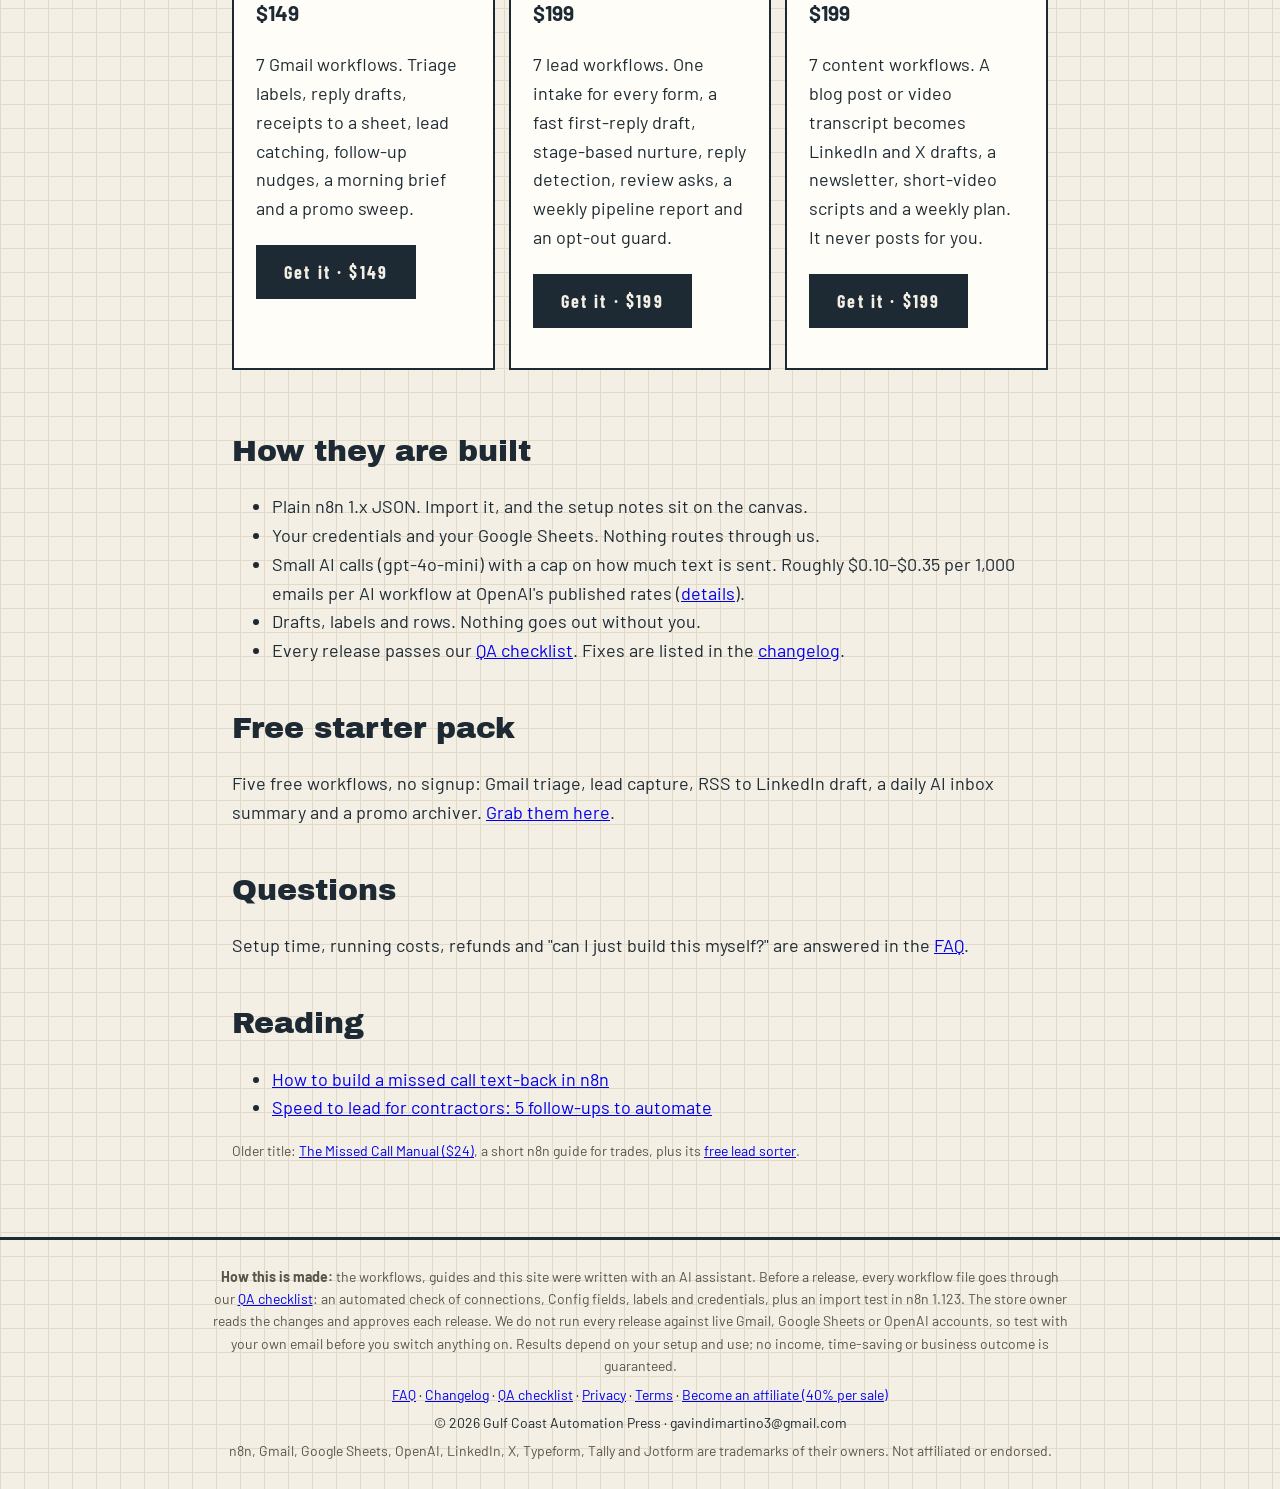
==== commit 616c4d35: "Suite $249, Core 3 $79 entry offer (CORE3_URL), starter pack button (STARTER_URL), refund/updates FA" ====
--- a/index.html
+++ b/index.html
@@ -1 +1 @@
-<!doctype html><html lang=en><head><meta charset=utf-8><meta name=viewport content="width=device-width,initial-scale=1"><title>n8n workflow packs for email, leads and content · Gulf Coast Automation Press</title><meta name=description content="Importable n8n workflow packs: The Operator Suite (21 workflows), The Inbox Operator, The Follow-Up Engine and The Content Engine. Drafts, not auto-sends. Five free workflows."><link rel=stylesheet href="/style.css"></head><body><nav><a href="/">GULF COAST AUTOMATION PRESS</a><span class=navr><a href="/free/">FREE</a><a href="/faq/">FAQ</a><a href="https://payhip.com/b/FG4vy">SUITE · $399</a></span></nav><div class=stripe></div><main><div class=k>n8n workflows for email, leads and content</div><h1>The boring parts of running a small business, wired up in n8n.</h1><p>Sorting email, chasing leads, turning one blog post into a week of drafts. Every pack is a set of files you import, connect to your own accounts and own outright. Anything that writes to a customer stops at a draft. You read it and you hit send.</p><div class="card best"><div class=k>Best value</div><h2 style="margin-top:4px">The Operator Suite · $399</h2><p>All three packs: 21 workflows and all three setup guides. Bought one at a time that is $547, so you save $148.</p><p><a class=btn href="https://payhip.com/b/FG4vy">Get the Suite · $399</a> <a class="btn alt" href="/free/">Try 5 free first</a></p><p class=small>Only want email and leads? <a href="https://payhip.com/b/rR5uE">Inbox Operator + Follow-Up Engine bundle, $299</a>.</p></div><h2>Or pick one pack</h2><div class=grid><div class=card><a href="https://payhip.com/b/syg6m"><img src="/img/inbox-operator.png" alt="The Inbox Operator cover"></a><h3>The Inbox Operator · $149</h3><p>7 Gmail workflows. Triage labels, reply drafts, receipts to a sheet, lead catching, follow-up nudges, a morning brief and a promo sweep.</p><p><a class=btn href="https://payhip.com/b/syg6m">Get it · $149</a></p></div><div class=card><a href="https://payhip.com/b/Wb8st"><img src="/img/follow-up-engine.png" alt="The Follow-Up Engine cover"></a><h3>The Follow-Up Engine · $199</h3><p>7 lead workflows. One intake for every form, a fast first-reply draft, stage-based nurture, reply detection, review asks, a weekly pipeline report and an opt-out guard.</p><p><a class=btn href="https://payhip.com/b/Wb8st">Get it · $199</a></p></div><div class=card><a href="https://payhip.com/b/jBWVy"><img src="/img/content-engine.png" alt="The Content Engine cover"></a><h3>The Content Engine · $199</h3><p>7 content workflows. A blog post or video transcript becomes LinkedIn and X drafts, a newsletter, short-video scripts and a weekly plan. It never posts for you.</p><p><a class=btn href="https://payhip.com/b/jBWVy">Get it · $199</a></p></div></div><h2>How they are built</h2><ul><li>Plain n8n 1.x JSON. Import it, and the setup notes sit on the canvas.</li><li>Your credentials and your Google Sheets. Nothing routes through us.</li><li>Small AI calls (gpt-4o-mini) with a cap on how much text is sent. Roughly $0.10–$0.35 per 1,000 emails per AI workflow at OpenAI's published rates (<a href="/faq/#cost">details</a>).</li><li>Drafts, labels and rows. Nothing goes out without you.</li><li>Every release passes our <a href="/qa/">QA checklist</a>. Fixes are listed in the <a href="/changelog/">changelog</a>.</li></ul><h2>Free starter pack</h2><p>Five free workflows, no signup: Gmail triage, lead capture, RSS to LinkedIn draft, a daily AI inbox summary and a promo archiver. <a href="/free/">Grab them here</a>.</p><h2>Questions</h2><p>Setup time, running costs, refunds and "can I just build this myself?" are answered in the <a href="/faq/">FAQ</a>.</p><h2>Reading</h2><ul><li><a href="/articles/missed-call-text-back-n8n.html">How to build a missed call text-back in n8n</a></li><li><a href="/articles/lead-follow-up-for-contractors.html">Speed to lead for contractors: 5 follow-ups to automate</a></li></ul><p class=small>Older title: <a href="https://payhip.com/b/NRvOV">The Missed Call Manual ($24)</a>, a short n8n guide for trades, plus its <a href="/sort-website-leads-by-urgency.json" download>free lead sorter</a>.</p></main><footer><p class=small><b>How this is made:</b> the workflows, guides and this site were written with an AI assistant. Before a release, every workflow file goes through our <a href="/qa/">QA checklist</a>: an automated check of connections, Config fields, labels and credentials, plus an import test in n8n 1.123. The store owner reads the changes and approves each release. We do not run every release against live Gmail, Google Sheets or OpenAI accounts, so test with your own email before you switch anything on. Results depend on your setup and use; no income, time-saving or business outcome is guaranteed.</p><p><a href="/faq/">FAQ</a> · <a href="/changelog/">Changelog</a> · <a href="/qa/">QA checklist</a> · <a href="/privacy/">Privacy</a> · <a href="/terms/">Terms</a> · <a href="https://payhip.com/auth/register/af6ae660e6de88c">Become an affiliate (40% per sale)</a></p><p>© 2026 Gulf Coast Automation Press · gavindimartino3@gmail.com</p><p class=small>n8n, Gmail, Google Sheets, OpenAI, LinkedIn, X, Typeform, Tally and Jotform are trademarks of their owners. Not affiliated or endorsed.</p></footer></body></html>+<!doctype html><html lang=en><head><meta charset=utf-8><meta name=viewport content="width=device-width,initial-scale=1"><title>n8n workflow packs for email, leads and content · Gulf Coast Automation Press</title><meta name=description content="Importable n8n workflow packs: The Operator Suite (21 workflows), The Inbox Operator, The Follow-Up Engine and The Content Engine. Drafts, not auto-sends. Five free workflows."><link rel=stylesheet href="/style.css"></head><body><nav><a href="/">GULF COAST AUTOMATION PRESS</a><span class=navr><a href="/free/">FREE</a><a href="/faq/">FAQ</a><a href="https://payhip.com/b/FG4vy">SUITE · $249</a></span></nav><div class=stripe></div><main><div class=k>n8n workflows for email, leads and content</div><h1>The boring parts of running a small business, wired up in n8n.</h1><p>Sorting email, chasing leads, turning one blog post into a week of drafts. Every pack is a set of files you import, connect to your own accounts and own outright. Anything that writes to a customer stops at a draft. You read it and you hit send.</p><div class="card best"><div class=k>Best value</div><h2 style="margin-top:4px">The Operator Suite · $249</h2><p>All three packs: 21 workflows and all three setup guides. Bought one at a time that is $547, so you save $298.</p><p><a class=btn href="https://payhip.com/b/FG4vy">Get the Suite · $249</a> <a class="btn alt" href="/free/">Try 5 free first</a></p><p class=small>Only want email and leads? <a href="https://payhip.com/b/rR5uE">Inbox Operator + Follow-Up Engine bundle, $299</a>.</p></div><div class=card><div class=k>Start here</div><h2 style="margin-top:4px">The Core 3 · $79</h2><p>The three workflows with the clearest daily payoff: Gmail Inbox Triage, the Reply Drafter and the Speed-to-Lead first-reply draft, with a short setup guide. Upgrade to the Suite any time.</p><p><a class=btn href="CORE3_URL">Get the Core 3 · $79</a> <a class="btn alt" href="STARTER_URL">Free starter pack</a></p></div><h2>Or pick one pack</h2><div class=grid><div class=card><a href="https://payhip.com/b/syg6m"><img src="/img/inbox-operator.png" alt="The Inbox Operator cover"></a><h3>The Inbox Operator · $149</h3><p>7 Gmail workflows. Triage labels, reply drafts, receipts to a sheet, lead catching, follow-up nudges, a morning brief and a promo sweep.</p><p><a class=btn href="https://payhip.com/b/syg6m">Get it · $149</a></p></div><div class=card><a href="https://payhip.com/b/Wb8st"><img src="/img/follow-up-engine.png" alt="The Follow-Up Engine cover"></a><h3>The Follow-Up Engine · $199</h3><p>7 lead workflows. One intake for every form, a fast first-reply draft, stage-based nurture, reply detection, review asks, a weekly pipeline report and an opt-out guard.</p><p><a class=btn href="https://payhip.com/b/Wb8st">Get it · $199</a></p></div><div class=card><a href="https://payhip.com/b/jBWVy"><img src="/img/content-engine.png" alt="The Content Engine cover"></a><h3>The Content Engine · $199</h3><p>7 content workflows. A blog post or video transcript becomes LinkedIn and X drafts, a newsletter, short-video scripts and a weekly plan. It never posts for you.</p><p><a class=btn href="https://payhip.com/b/jBWVy">Get it · $199</a></p></div></div><h2>How they are built</h2><ul><li>Plain n8n 1.x JSON. Import it, and the setup notes sit on the canvas.</li><li>Your credentials and your Google Sheets. Nothing routes through us.</li><li>Small AI calls (gpt-4o-mini) with a cap on how much text is sent. Roughly $0.10–$0.35 per 1,000 emails per AI workflow at OpenAI's published rates (<a href="/faq/#cost">details</a>).</li><li>Drafts, labels and rows. Nothing goes out without you.</li><li>Every release passes our <a href="/qa/">QA checklist</a>. Fixes are listed in the <a href="/changelog/">changelog</a>.</li></ul><h2>Free starter pack</h2><p>Five free workflows, no signup: Gmail triage, lead capture, RSS to LinkedIn draft, a daily AI inbox summary and a promo archiver. <a href="/free/">Grab them here</a>.</p><h2>Questions</h2><p>Setup time, running costs, refunds and "can I just build this myself?" are answered in the <a href="/faq/">FAQ</a>.</p><h2>Reading</h2><ul><li><a href="/articles/missed-call-text-back-n8n.html">How to build a missed call text-back in n8n</a></li><li><a href="/articles/lead-follow-up-for-contractors.html">Speed to lead for contractors: 5 follow-ups to automate</a></li></ul><p class=small>Older title: <a href="https://payhip.com/b/NRvOV">The Missed Call Manual ($24)</a>, a short n8n guide for trades, plus its <a href="/sort-website-leads-by-urgency.json" download>free lead sorter</a>.</p></main><footer><p class=small><b>How this is made:</b> the workflows, guides and this site were written with an AI assistant. Before a release, every workflow file goes through our <a href="/qa/">QA checklist</a>: an automated check of connections, Config fields, labels and credentials, plus an import test in n8n 1.123. The store owner reads the changes and approves each release. We do not run every release against live Gmail, Google Sheets or OpenAI accounts, so test with your own email before you switch anything on. Results depend on your setup and use; no income, time-saving or business outcome is guaranteed.</p><p><a href="/faq/">FAQ</a> · <a href="/changelog/">Changelog</a> · <a href="/qa/">QA checklist</a> · <a href="/privacy/">Privacy</a> · <a href="/terms/">Terms</a> · <a href="https://payhip.com/auth/register/af6ae660e6de88c">Become an affiliate (40% per sale)</a></p><p>© 2026 Gulf Coast Automation Press · gavindimartino3@gmail.com</p><p class=small>n8n, Gmail, Google Sheets, OpenAI, LinkedIn, X, Typeform, Tally and Jotform are trademarks of their owners. Not affiliated or endorsed.</p></footer></body></html>
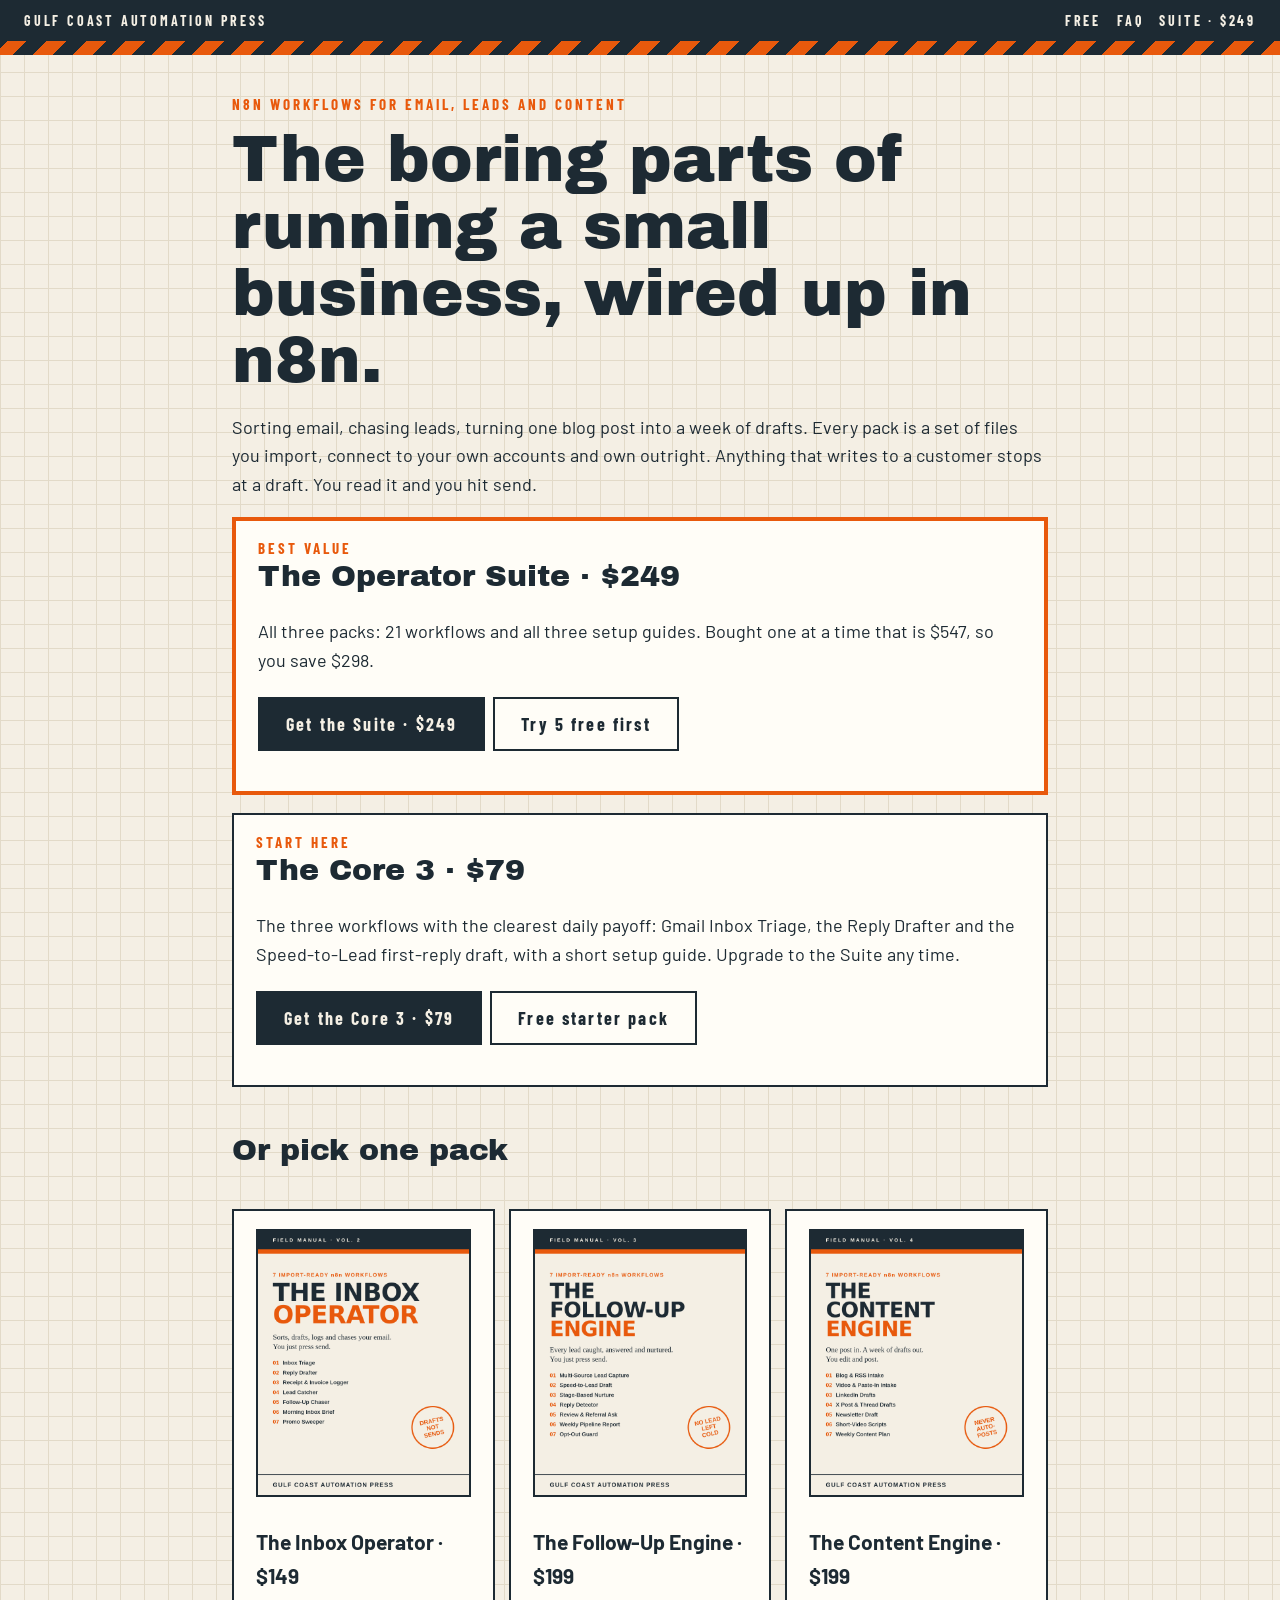
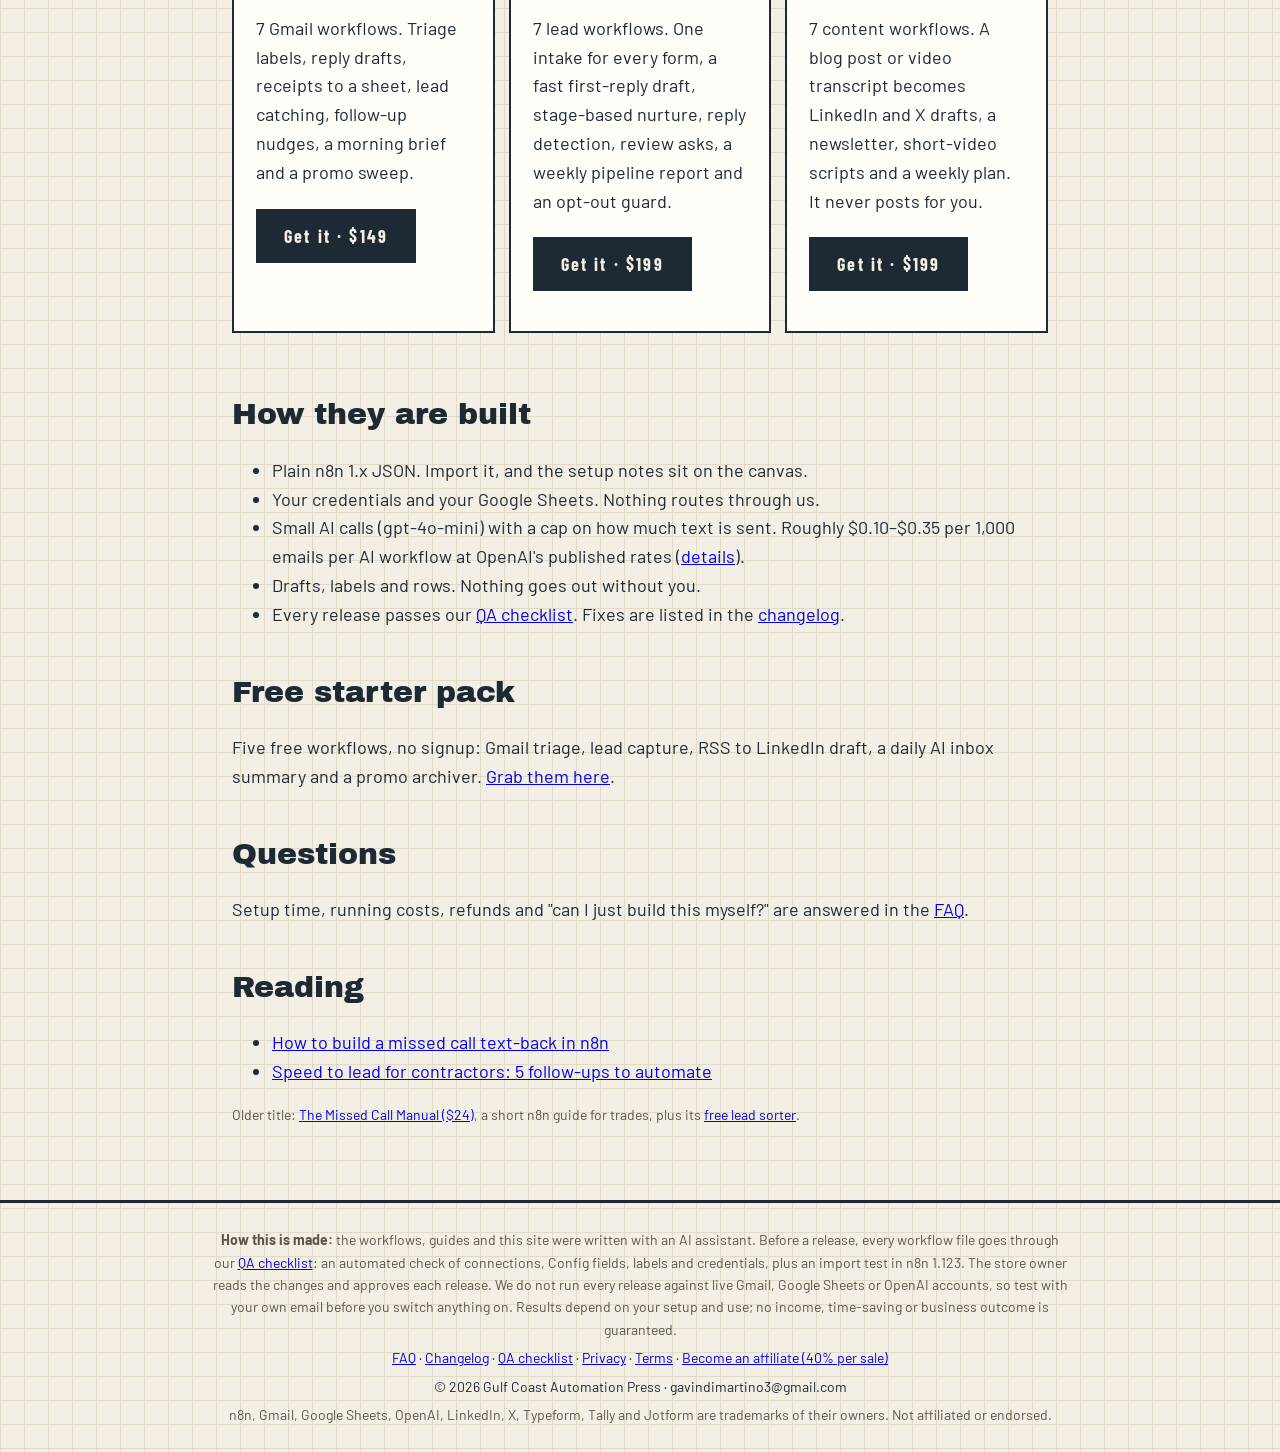
==== commit 34a745ab: "Live Core 3 + starter pack links; remove retired $299 bundle" ====
--- a/index.html
+++ b/index.html
@@ -1 +1 @@
-<!doctype html><html lang=en><head><meta charset=utf-8><meta name=viewport content="width=device-width,initial-scale=1"><title>n8n workflow packs for email, leads and content · Gulf Coast Automation Press</title><meta name=description content="Importable n8n workflow packs: The Operator Suite (21 workflows), The Inbox Operator, The Follow-Up Engine and The Content Engine. Drafts, not auto-sends. Five free workflows."><link rel=stylesheet href="/style.css"></head><body><nav><a href="/">GULF COAST AUTOMATION PRESS</a><span class=navr><a href="/free/">FREE</a><a href="/faq/">FAQ</a><a href="https://payhip.com/b/FG4vy">SUITE · $249</a></span></nav><div class=stripe></div><main><div class=k>n8n workflows for email, leads and content</div><h1>The boring parts of running a small business, wired up in n8n.</h1><p>Sorting email, chasing leads, turning one blog post into a week of drafts. Every pack is a set of files you import, connect to your own accounts and own outright. Anything that writes to a customer stops at a draft. You read it and you hit send.</p><div class="card best"><div class=k>Best value</div><h2 style="margin-top:4px">The Operator Suite · $249</h2><p>All three packs: 21 workflows and all three setup guides. Bought one at a time that is $547, so you save $298.</p><p><a class=btn href="https://payhip.com/b/FG4vy">Get the Suite · $249</a> <a class="btn alt" href="/free/">Try 5 free first</a></p><p class=small>Only want email and leads? <a href="https://payhip.com/b/rR5uE">Inbox Operator + Follow-Up Engine bundle, $299</a>.</p></div><div class=card><div class=k>Start here</div><h2 style="margin-top:4px">The Core 3 · $79</h2><p>The three workflows with the clearest daily payoff: Gmail Inbox Triage, the Reply Drafter and the Speed-to-Lead first-reply draft, with a short setup guide. Upgrade to the Suite any time.</p><p><a class=btn href="CORE3_URL">Get the Core 3 · $79</a> <a class="btn alt" href="STARTER_URL">Free starter pack</a></p></div><h2>Or pick one pack</h2><div class=grid><div class=card><a href="https://payhip.com/b/syg6m"><img src="/img/inbox-operator.png" alt="The Inbox Operator cover"></a><h3>The Inbox Operator · $149</h3><p>7 Gmail workflows. Triage labels, reply drafts, receipts to a sheet, lead catching, follow-up nudges, a morning brief and a promo sweep.</p><p><a class=btn href="https://payhip.com/b/syg6m">Get it · $149</a></p></div><div class=card><a href="https://payhip.com/b/Wb8st"><img src="/img/follow-up-engine.png" alt="The Follow-Up Engine cover"></a><h3>The Follow-Up Engine · $199</h3><p>7 lead workflows. One intake for every form, a fast first-reply draft, stage-based nurture, reply detection, review asks, a weekly pipeline report and an opt-out guard.</p><p><a class=btn href="https://payhip.com/b/Wb8st">Get it · $199</a></p></div><div class=card><a href="https://payhip.com/b/jBWVy"><img src="/img/content-engine.png" alt="The Content Engine cover"></a><h3>The Content Engine · $199</h3><p>7 content workflows. A blog post or video transcript becomes LinkedIn and X drafts, a newsletter, short-video scripts and a weekly plan. It never posts for you.</p><p><a class=btn href="https://payhip.com/b/jBWVy">Get it · $199</a></p></div></div><h2>How they are built</h2><ul><li>Plain n8n 1.x JSON. Import it, and the setup notes sit on the canvas.</li><li>Your credentials and your Google Sheets. Nothing routes through us.</li><li>Small AI calls (gpt-4o-mini) with a cap on how much text is sent. Roughly $0.10–$0.35 per 1,000 emails per AI workflow at OpenAI's published rates (<a href="/faq/#cost">details</a>).</li><li>Drafts, labels and rows. Nothing goes out without you.</li><li>Every release passes our <a href="/qa/">QA checklist</a>. Fixes are listed in the <a href="/changelog/">changelog</a>.</li></ul><h2>Free starter pack</h2><p>Five free workflows, no signup: Gmail triage, lead capture, RSS to LinkedIn draft, a daily AI inbox summary and a promo archiver. <a href="/free/">Grab them here</a>.</p><h2>Questions</h2><p>Setup time, running costs, refunds and "can I just build this myself?" are answered in the <a href="/faq/">FAQ</a>.</p><h2>Reading</h2><ul><li><a href="/articles/missed-call-text-back-n8n.html">How to build a missed call text-back in n8n</a></li><li><a href="/articles/lead-follow-up-for-contractors.html">Speed to lead for contractors: 5 follow-ups to automate</a></li></ul><p class=small>Older title: <a href="https://payhip.com/b/NRvOV">The Missed Call Manual ($24)</a>, a short n8n guide for trades, plus its <a href="/sort-website-leads-by-urgency.json" download>free lead sorter</a>.</p></main><footer><p class=small><b>How this is made:</b> the workflows, guides and this site were written with an AI assistant. Before a release, every workflow file goes through our <a href="/qa/">QA checklist</a>: an automated check of connections, Config fields, labels and credentials, plus an import test in n8n 1.123. The store owner reads the changes and approves each release. We do not run every release against live Gmail, Google Sheets or OpenAI accounts, so test with your own email before you switch anything on. Results depend on your setup and use; no income, time-saving or business outcome is guaranteed.</p><p><a href="/faq/">FAQ</a> · <a href="/changelog/">Changelog</a> · <a href="/qa/">QA checklist</a> · <a href="/privacy/">Privacy</a> · <a href="/terms/">Terms</a> · <a href="https://payhip.com/auth/register/af6ae660e6de88c">Become an affiliate (40% per sale)</a></p><p>© 2026 Gulf Coast Automation Press · gavindimartino3@gmail.com</p><p class=small>n8n, Gmail, Google Sheets, OpenAI, LinkedIn, X, Typeform, Tally and Jotform are trademarks of their owners. Not affiliated or endorsed.</p></footer></body></html>+<!doctype html><html lang=en><head><meta charset=utf-8><meta name=viewport content="width=device-width,initial-scale=1"><title>n8n workflow packs for email, leads and content · Gulf Coast Automation Press</title><meta name=description content="Importable n8n workflow packs: The Operator Suite (21 workflows), The Inbox Operator, The Follow-Up Engine and The Content Engine. Drafts, not auto-sends. Five free workflows."><link rel=stylesheet href="/style.css"></head><body><nav><a href="/">GULF COAST AUTOMATION PRESS</a><span class=navr><a href="/free/">FREE</a><a href="/faq/">FAQ</a><a href="https://payhip.com/b/FG4vy">SUITE · $249</a></span></nav><div class=stripe></div><main><div class=k>n8n workflows for email, leads and content</div><h1>The boring parts of running a small business, wired up in n8n.</h1><p>Sorting email, chasing leads, turning one blog post into a week of drafts. Every pack is a set of files you import, connect to your own accounts and own outright. Anything that writes to a customer stops at a draft. You read it and you hit send.</p><div class="card best"><div class=k>Best value</div><h2 style="margin-top:4px">The Operator Suite · $249</h2><p>All three packs: 21 workflows and all three setup guides. Bought one at a time that is $547, so you save $298.</p><p><a class=btn href="https://payhip.com/b/FG4vy">Get the Suite · $249</a> <a class="btn alt" href="/free/">Try 5 free first</a></p></div><div class=card><div class=k>Start here</div><h2 style="margin-top:4px">The Core 3 · $79</h2><p>The three workflows with the clearest daily payoff: Gmail Inbox Triage, the Reply Drafter and the Speed-to-Lead first-reply draft, with a short setup guide. Upgrade to the Suite any time.</p><p><a class=btn href="https://payhip.com/b/n3eBY">Get the Core 3 · $79</a> <a class="btn alt" href="https://payhip.com/b/2LkEv">Free starter pack</a></p></div><h2>Or pick one pack</h2><div class=grid><div class=card><a href="https://payhip.com/b/syg6m"><img src="/img/inbox-operator.png" alt="The Inbox Operator cover"></a><h3>The Inbox Operator · $149</h3><p>7 Gmail workflows. Triage labels, reply drafts, receipts to a sheet, lead catching, follow-up nudges, a morning brief and a promo sweep.</p><p><a class=btn href="https://payhip.com/b/syg6m">Get it · $149</a></p></div><div class=card><a href="https://payhip.com/b/Wb8st"><img src="/img/follow-up-engine.png" alt="The Follow-Up Engine cover"></a><h3>The Follow-Up Engine · $199</h3><p>7 lead workflows. One intake for every form, a fast first-reply draft, stage-based nurture, reply detection, review asks, a weekly pipeline report and an opt-out guard.</p><p><a class=btn href="https://payhip.com/b/Wb8st">Get it · $199</a></p></div><div class=card><a href="https://payhip.com/b/jBWVy"><img src="/img/content-engine.png" alt="The Content Engine cover"></a><h3>The Content Engine · $199</h3><p>7 content workflows. A blog post or video transcript becomes LinkedIn and X drafts, a newsletter, short-video scripts and a weekly plan. It never posts for you.</p><p><a class=btn href="https://payhip.com/b/jBWVy">Get it · $199</a></p></div></div><h2>How they are built</h2><ul><li>Plain n8n 1.x JSON. Import it, and the setup notes sit on the canvas.</li><li>Your credentials and your Google Sheets. Nothing routes through us.</li><li>Small AI calls (gpt-4o-mini) with a cap on how much text is sent. Roughly $0.10–$0.35 per 1,000 emails per AI workflow at OpenAI's published rates (<a href="/faq/#cost">details</a>).</li><li>Drafts, labels and rows. Nothing goes out without you.</li><li>Every release passes our <a href="/qa/">QA checklist</a>. Fixes are listed in the <a href="/changelog/">changelog</a>.</li></ul><h2>Free starter pack</h2><p>Five free workflows, no signup: Gmail triage, lead capture, RSS to LinkedIn draft, a daily AI inbox summary and a promo archiver. <a href="/free/">Grab them here</a>.</p><h2>Questions</h2><p>Setup time, running costs, refunds and "can I just build this myself?" are answered in the <a href="/faq/">FAQ</a>.</p><h2>Reading</h2><ul><li><a href="/articles/missed-call-text-back-n8n.html">How to build a missed call text-back in n8n</a></li><li><a href="/articles/lead-follow-up-for-contractors.html">Speed to lead for contractors: 5 follow-ups to automate</a></li></ul><p class=small>Older title: <a href="https://payhip.com/b/NRvOV">The Missed Call Manual ($24)</a>, a short n8n guide for trades, plus its <a href="/sort-website-leads-by-urgency.json" download>free lead sorter</a>.</p></main><footer><p class=small><b>How this is made:</b> the workflows, guides and this site were written with an AI assistant. Before a release, every workflow file goes through our <a href="/qa/">QA checklist</a>: an automated check of connections, Config fields, labels and credentials, plus an import test in n8n 1.123. The store owner reads the changes and approves each release. We do not run every release against live Gmail, Google Sheets or OpenAI accounts, so test with your own email before you switch anything on. Results depend on your setup and use; no income, time-saving or business outcome is guaranteed.</p><p><a href="/faq/">FAQ</a> · <a href="/changelog/">Changelog</a> · <a href="/qa/">QA checklist</a> · <a href="/privacy/">Privacy</a> · <a href="/terms/">Terms</a> · <a href="https://payhip.com/auth/register/af6ae660e6de88c">Become an affiliate (40% per sale)</a></p><p>© 2026 Gulf Coast Automation Press · gavindimartino3@gmail.com</p><p class=small>n8n, Gmail, Google Sheets, OpenAI, LinkedIn, X, Typeform, Tally and Jotform are trademarks of their owners. Not affiliated or endorsed.</p></footer></body></html>
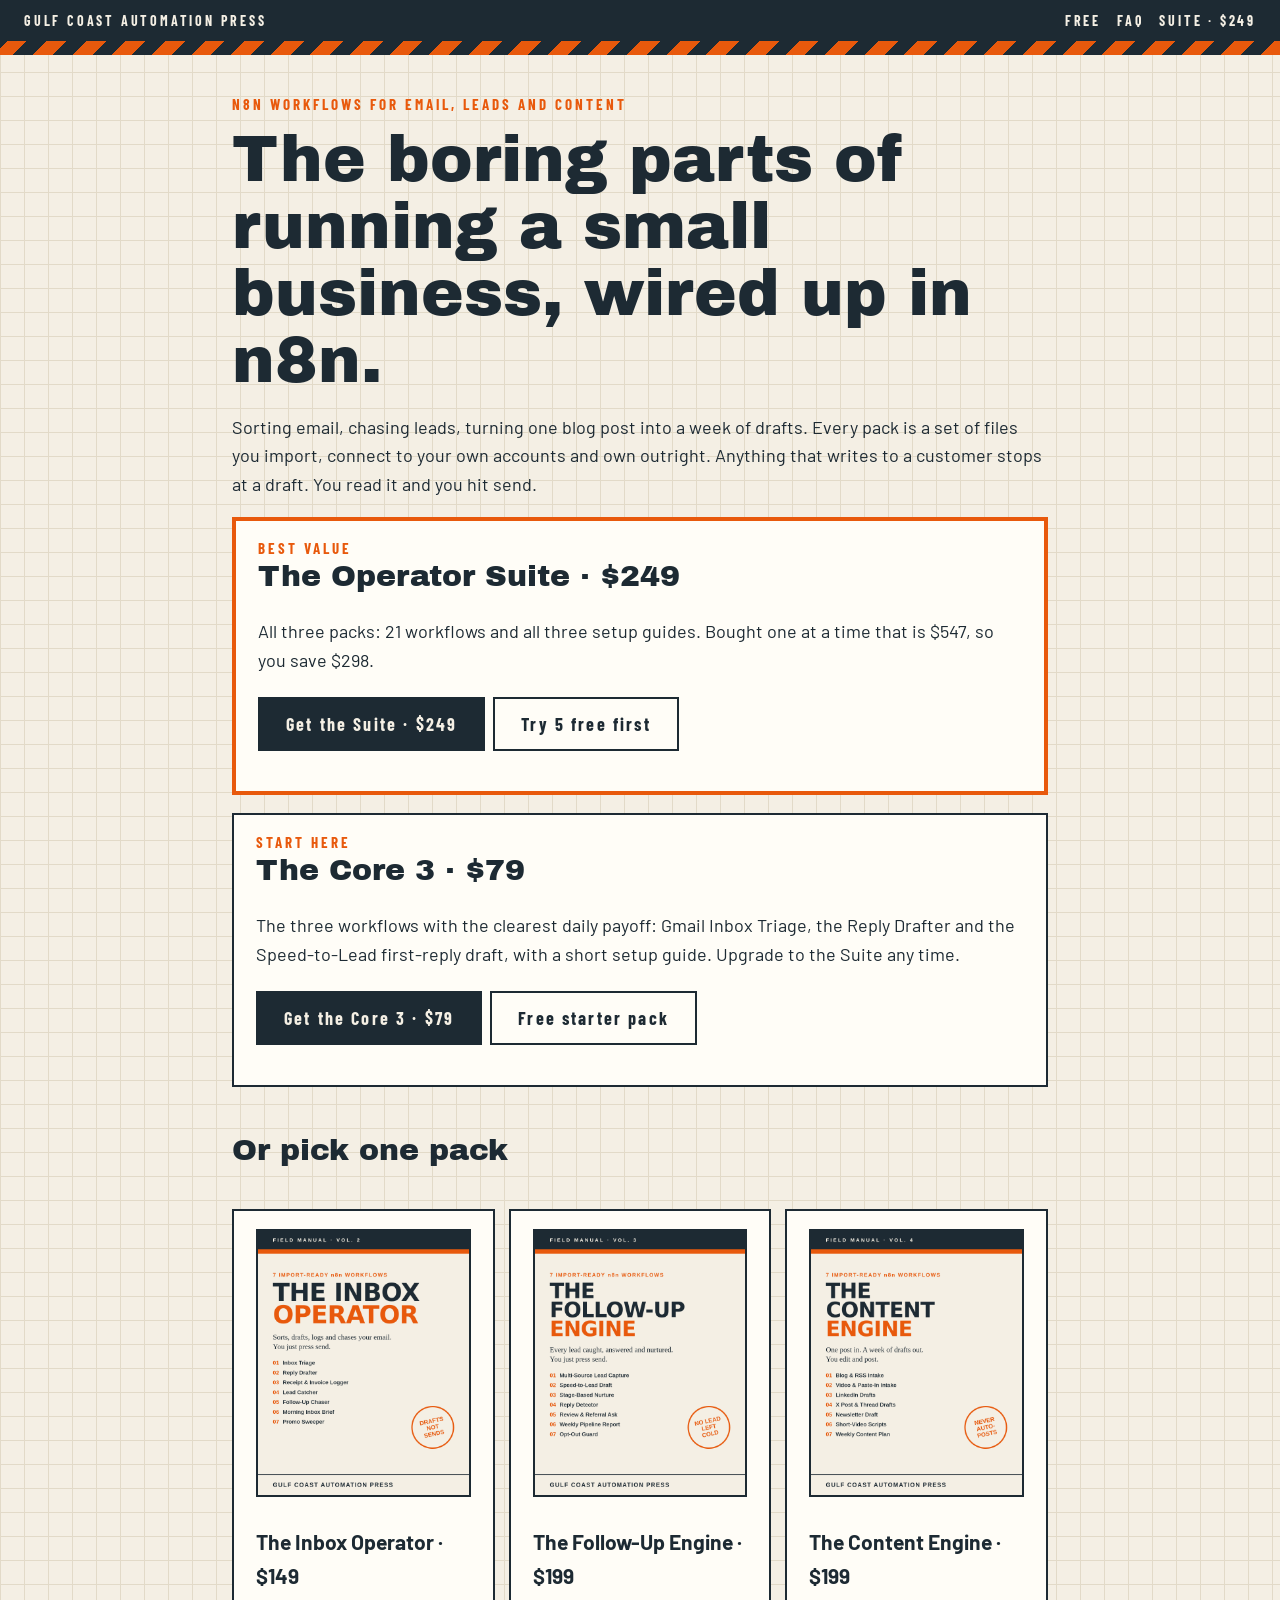
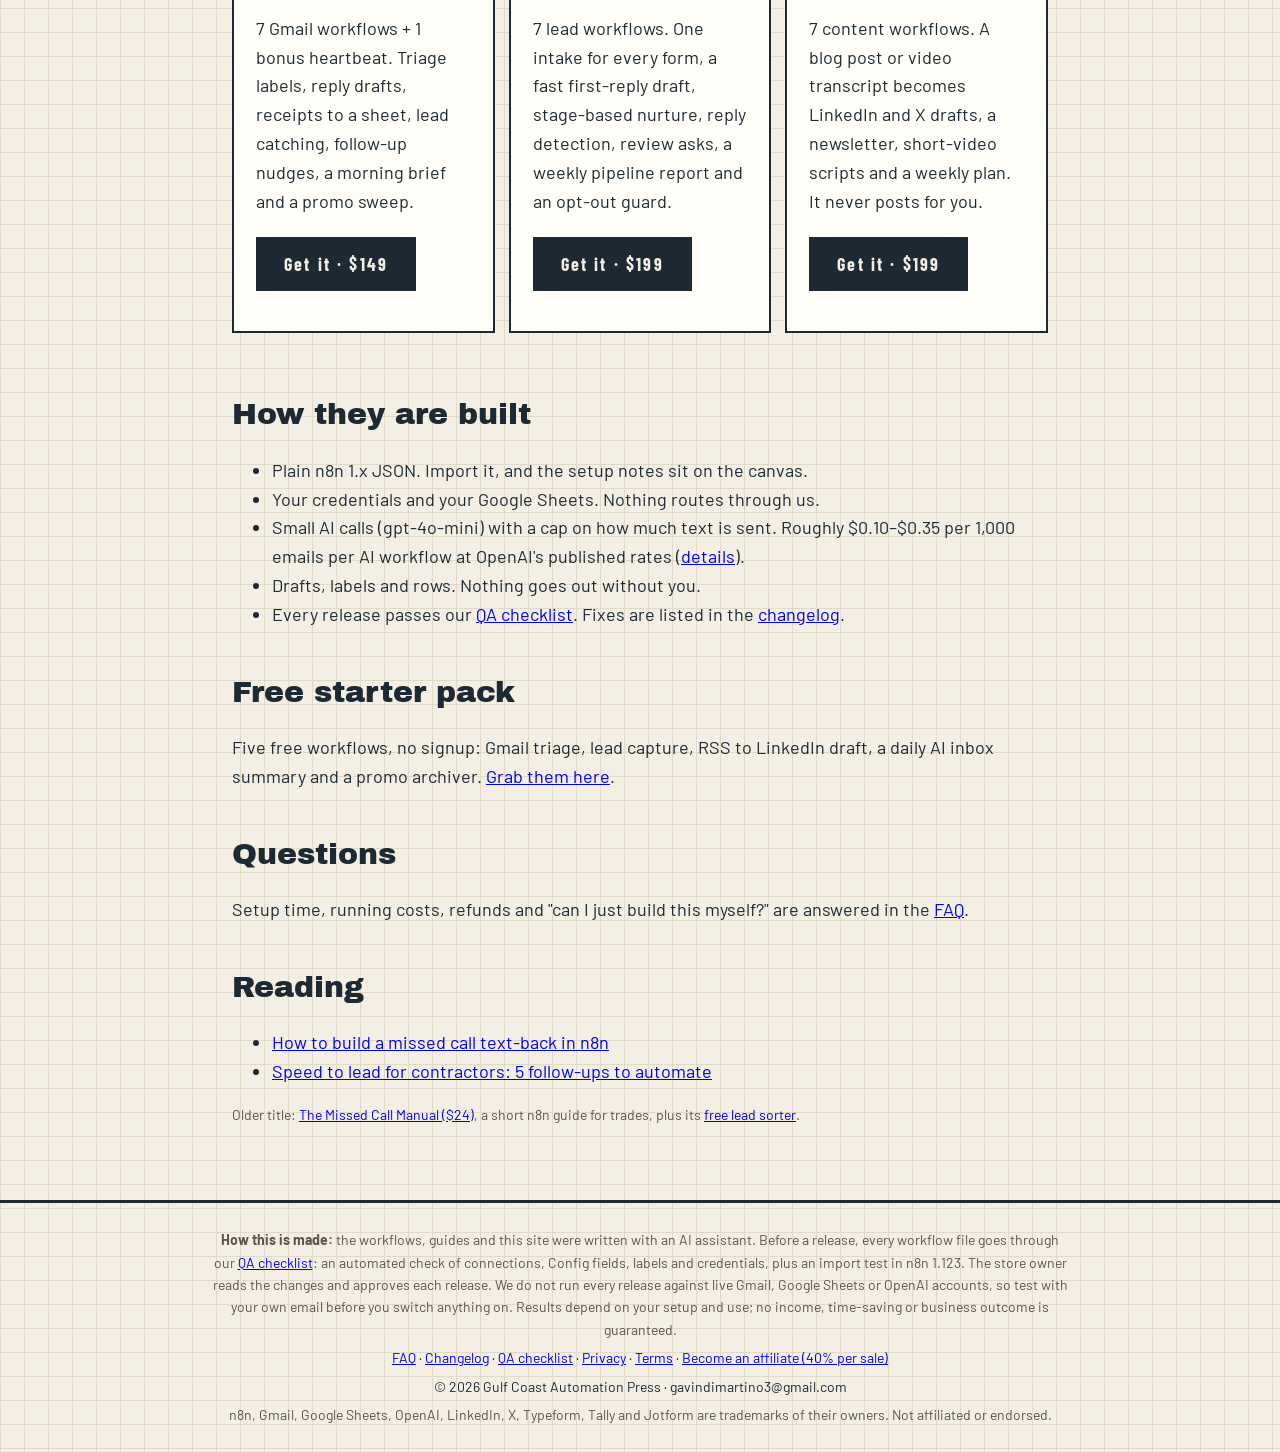
==== commit 3f5e5c5b: "Inbox Operator: 7 workflows + 1 bonus heartbeat" ====
--- a/index.html
+++ b/index.html
@@ -1 +1 @@
-<!doctype html><html lang=en><head><meta charset=utf-8><meta name=viewport content="width=device-width,initial-scale=1"><title>n8n workflow packs for email, leads and content · Gulf Coast Automation Press</title><meta name=description content="Importable n8n workflow packs: The Operator Suite (21 workflows), The Inbox Operator, The Follow-Up Engine and The Content Engine. Drafts, not auto-sends. Five free workflows."><link rel=stylesheet href="/style.css"></head><body><nav><a href="/">GULF COAST AUTOMATION PRESS</a><span class=navr><a href="/free/">FREE</a><a href="/faq/">FAQ</a><a href="https://payhip.com/b/FG4vy">SUITE · $249</a></span></nav><div class=stripe></div><main><div class=k>n8n workflows for email, leads and content</div><h1>The boring parts of running a small business, wired up in n8n.</h1><p>Sorting email, chasing leads, turning one blog post into a week of drafts. Every pack is a set of files you import, connect to your own accounts and own outright. Anything that writes to a customer stops at a draft. You read it and you hit send.</p><div class="card best"><div class=k>Best value</div><h2 style="margin-top:4px">The Operator Suite · $249</h2><p>All three packs: 21 workflows and all three setup guides. Bought one at a time that is $547, so you save $298.</p><p><a class=btn href="https://payhip.com/b/FG4vy">Get the Suite · $249</a> <a class="btn alt" href="/free/">Try 5 free first</a></p></div><div class=card><div class=k>Start here</div><h2 style="margin-top:4px">The Core 3 · $79</h2><p>The three workflows with the clearest daily payoff: Gmail Inbox Triage, the Reply Drafter and the Speed-to-Lead first-reply draft, with a short setup guide. Upgrade to the Suite any time.</p><p><a class=btn href="https://payhip.com/b/n3eBY">Get the Core 3 · $79</a> <a class="btn alt" href="https://payhip.com/b/2LkEv">Free starter pack</a></p></div><h2>Or pick one pack</h2><div class=grid><div class=card><a href="https://payhip.com/b/syg6m"><img src="/img/inbox-operator.png" alt="The Inbox Operator cover"></a><h3>The Inbox Operator · $149</h3><p>7 Gmail workflows. Triage labels, reply drafts, receipts to a sheet, lead catching, follow-up nudges, a morning brief and a promo sweep.</p><p><a class=btn href="https://payhip.com/b/syg6m">Get it · $149</a></p></div><div class=card><a href="https://payhip.com/b/Wb8st"><img src="/img/follow-up-engine.png" alt="The Follow-Up Engine cover"></a><h3>The Follow-Up Engine · $199</h3><p>7 lead workflows. One intake for every form, a fast first-reply draft, stage-based nurture, reply detection, review asks, a weekly pipeline report and an opt-out guard.</p><p><a class=btn href="https://payhip.com/b/Wb8st">Get it · $199</a></p></div><div class=card><a href="https://payhip.com/b/jBWVy"><img src="/img/content-engine.png" alt="The Content Engine cover"></a><h3>The Content Engine · $199</h3><p>7 content workflows. A blog post or video transcript becomes LinkedIn and X drafts, a newsletter, short-video scripts and a weekly plan. It never posts for you.</p><p><a class=btn href="https://payhip.com/b/jBWVy">Get it · $199</a></p></div></div><h2>How they are built</h2><ul><li>Plain n8n 1.x JSON. Import it, and the setup notes sit on the canvas.</li><li>Your credentials and your Google Sheets. Nothing routes through us.</li><li>Small AI calls (gpt-4o-mini) with a cap on how much text is sent. Roughly $0.10–$0.35 per 1,000 emails per AI workflow at OpenAI's published rates (<a href="/faq/#cost">details</a>).</li><li>Drafts, labels and rows. Nothing goes out without you.</li><li>Every release passes our <a href="/qa/">QA checklist</a>. Fixes are listed in the <a href="/changelog/">changelog</a>.</li></ul><h2>Free starter pack</h2><p>Five free workflows, no signup: Gmail triage, lead capture, RSS to LinkedIn draft, a daily AI inbox summary and a promo archiver. <a href="/free/">Grab them here</a>.</p><h2>Questions</h2><p>Setup time, running costs, refunds and "can I just build this myself?" are answered in the <a href="/faq/">FAQ</a>.</p><h2>Reading</h2><ul><li><a href="/articles/missed-call-text-back-n8n.html">How to build a missed call text-back in n8n</a></li><li><a href="/articles/lead-follow-up-for-contractors.html">Speed to lead for contractors: 5 follow-ups to automate</a></li></ul><p class=small>Older title: <a href="https://payhip.com/b/NRvOV">The Missed Call Manual ($24)</a>, a short n8n guide for trades, plus its <a href="/sort-website-leads-by-urgency.json" download>free lead sorter</a>.</p></main><footer><p class=small><b>How this is made:</b> the workflows, guides and this site were written with an AI assistant. Before a release, every workflow file goes through our <a href="/qa/">QA checklist</a>: an automated check of connections, Config fields, labels and credentials, plus an import test in n8n 1.123. The store owner reads the changes and approves each release. We do not run every release against live Gmail, Google Sheets or OpenAI accounts, so test with your own email before you switch anything on. Results depend on your setup and use; no income, time-saving or business outcome is guaranteed.</p><p><a href="/faq/">FAQ</a> · <a href="/changelog/">Changelog</a> · <a href="/qa/">QA checklist</a> · <a href="/privacy/">Privacy</a> · <a href="/terms/">Terms</a> · <a href="https://payhip.com/auth/register/af6ae660e6de88c">Become an affiliate (40% per sale)</a></p><p>© 2026 Gulf Coast Automation Press · gavindimartino3@gmail.com</p><p class=small>n8n, Gmail, Google Sheets, OpenAI, LinkedIn, X, Typeform, Tally and Jotform are trademarks of their owners. Not affiliated or endorsed.</p></footer></body></html>+<!doctype html><html lang=en><head><meta charset=utf-8><meta name=viewport content="width=device-width,initial-scale=1"><title>n8n workflow packs for email, leads and content · Gulf Coast Automation Press</title><meta name=description content="Importable n8n workflow packs: The Operator Suite (21 workflows), The Inbox Operator, The Follow-Up Engine and The Content Engine. Drafts, not auto-sends. Five free workflows."><link rel=stylesheet href="/style.css"></head><body><nav><a href="/">GULF COAST AUTOMATION PRESS</a><span class=navr><a href="/free/">FREE</a><a href="/faq/">FAQ</a><a href="https://payhip.com/b/FG4vy">SUITE · $249</a></span></nav><div class=stripe></div><main><div class=k>n8n workflows for email, leads and content</div><h1>The boring parts of running a small business, wired up in n8n.</h1><p>Sorting email, chasing leads, turning one blog post into a week of drafts. Every pack is a set of files you import, connect to your own accounts and own outright. Anything that writes to a customer stops at a draft. You read it and you hit send.</p><div class="card best"><div class=k>Best value</div><h2 style="margin-top:4px">The Operator Suite · $249</h2><p>All three packs: 21 workflows and all three setup guides. Bought one at a time that is $547, so you save $298.</p><p><a class=btn href="https://payhip.com/b/FG4vy">Get the Suite · $249</a> <a class="btn alt" href="/free/">Try 5 free first</a></p></div><div class=card><div class=k>Start here</div><h2 style="margin-top:4px">The Core 3 · $79</h2><p>The three workflows with the clearest daily payoff: Gmail Inbox Triage, the Reply Drafter and the Speed-to-Lead first-reply draft, with a short setup guide. Upgrade to the Suite any time.</p><p><a class=btn href="https://payhip.com/b/n3eBY">Get the Core 3 · $79</a> <a class="btn alt" href="https://payhip.com/b/2LkEv">Free starter pack</a></p></div><h2>Or pick one pack</h2><div class=grid><div class=card><a href="https://payhip.com/b/syg6m"><img src="/img/inbox-operator.png" alt="The Inbox Operator cover"></a><h3>The Inbox Operator · $149</h3><p>7 Gmail workflows + 1 bonus heartbeat. Triage labels, reply drafts, receipts to a sheet, lead catching, follow-up nudges, a morning brief and a promo sweep.</p><p><a class=btn href="https://payhip.com/b/syg6m">Get it · $149</a></p></div><div class=card><a href="https://payhip.com/b/Wb8st"><img src="/img/follow-up-engine.png" alt="The Follow-Up Engine cover"></a><h3>The Follow-Up Engine · $199</h3><p>7 lead workflows. One intake for every form, a fast first-reply draft, stage-based nurture, reply detection, review asks, a weekly pipeline report and an opt-out guard.</p><p><a class=btn href="https://payhip.com/b/Wb8st">Get it · $199</a></p></div><div class=card><a href="https://payhip.com/b/jBWVy"><img src="/img/content-engine.png" alt="The Content Engine cover"></a><h3>The Content Engine · $199</h3><p>7 content workflows. A blog post or video transcript becomes LinkedIn and X drafts, a newsletter, short-video scripts and a weekly plan. It never posts for you.</p><p><a class=btn href="https://payhip.com/b/jBWVy">Get it · $199</a></p></div></div><h2>How they are built</h2><ul><li>Plain n8n 1.x JSON. Import it, and the setup notes sit on the canvas.</li><li>Your credentials and your Google Sheets. Nothing routes through us.</li><li>Small AI calls (gpt-4o-mini) with a cap on how much text is sent. Roughly $0.10–$0.35 per 1,000 emails per AI workflow at OpenAI's published rates (<a href="/faq/#cost">details</a>).</li><li>Drafts, labels and rows. Nothing goes out without you.</li><li>Every release passes our <a href="/qa/">QA checklist</a>. Fixes are listed in the <a href="/changelog/">changelog</a>.</li></ul><h2>Free starter pack</h2><p>Five free workflows, no signup: Gmail triage, lead capture, RSS to LinkedIn draft, a daily AI inbox summary and a promo archiver. <a href="/free/">Grab them here</a>.</p><h2>Questions</h2><p>Setup time, running costs, refunds and "can I just build this myself?" are answered in the <a href="/faq/">FAQ</a>.</p><h2>Reading</h2><ul><li><a href="/articles/missed-call-text-back-n8n.html">How to build a missed call text-back in n8n</a></li><li><a href="/articles/lead-follow-up-for-contractors.html">Speed to lead for contractors: 5 follow-ups to automate</a></li></ul><p class=small>Older title: <a href="https://payhip.com/b/NRvOV">The Missed Call Manual ($24)</a>, a short n8n guide for trades, plus its <a href="/sort-website-leads-by-urgency.json" download>free lead sorter</a>.</p></main><footer><p class=small><b>How this is made:</b> the workflows, guides and this site were written with an AI assistant. Before a release, every workflow file goes through our <a href="/qa/">QA checklist</a>: an automated check of connections, Config fields, labels and credentials, plus an import test in n8n 1.123. The store owner reads the changes and approves each release. We do not run every release against live Gmail, Google Sheets or OpenAI accounts, so test with your own email before you switch anything on. Results depend on your setup and use; no income, time-saving or business outcome is guaranteed.</p><p><a href="/faq/">FAQ</a> · <a href="/changelog/">Changelog</a> · <a href="/qa/">QA checklist</a> · <a href="/privacy/">Privacy</a> · <a href="/terms/">Terms</a> · <a href="https://payhip.com/auth/register/af6ae660e6de88c">Become an affiliate (40% per sale)</a></p><p>© 2026 Gulf Coast Automation Press · gavindimartino3@gmail.com</p><p class=small>n8n, Gmail, Google Sheets, OpenAI, LinkedIn, X, Typeform, Tally and Jotform are trademarks of their owners. Not affiliated or endorsed.</p></footer></body></html>
